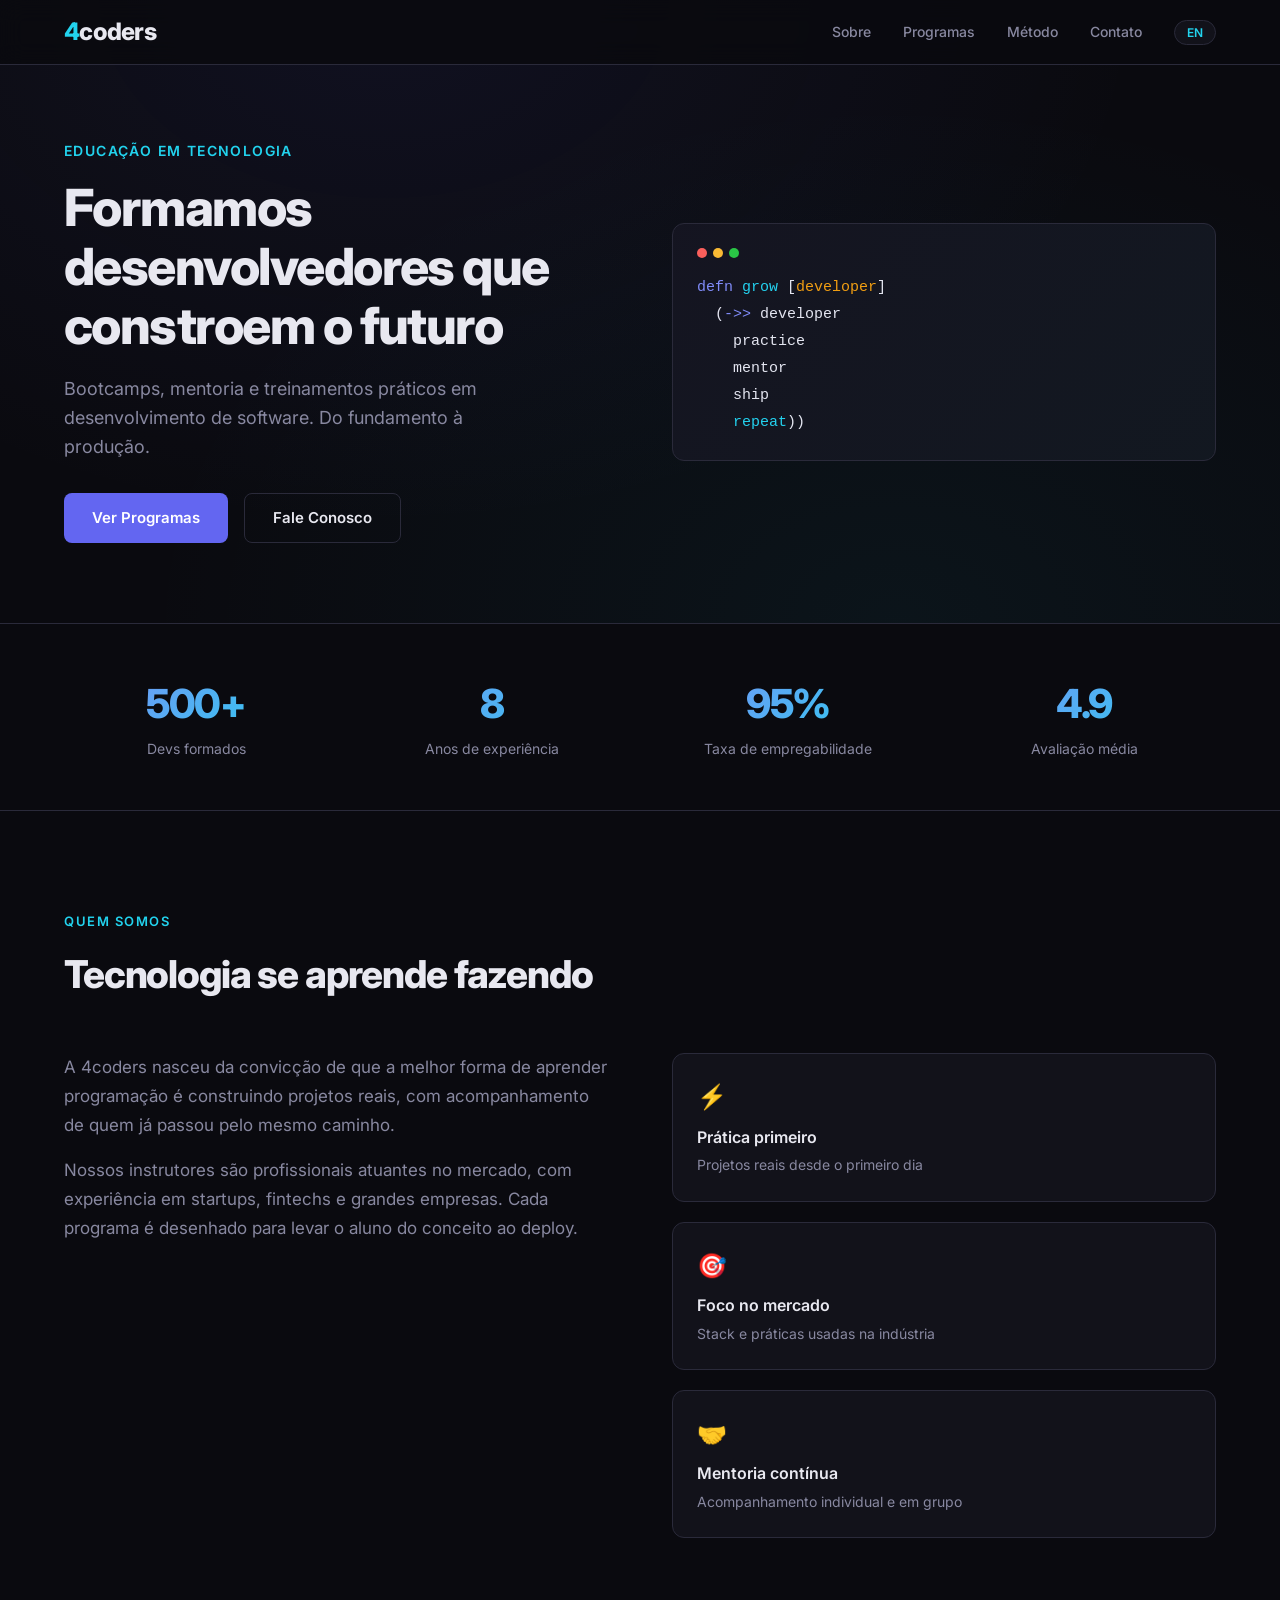
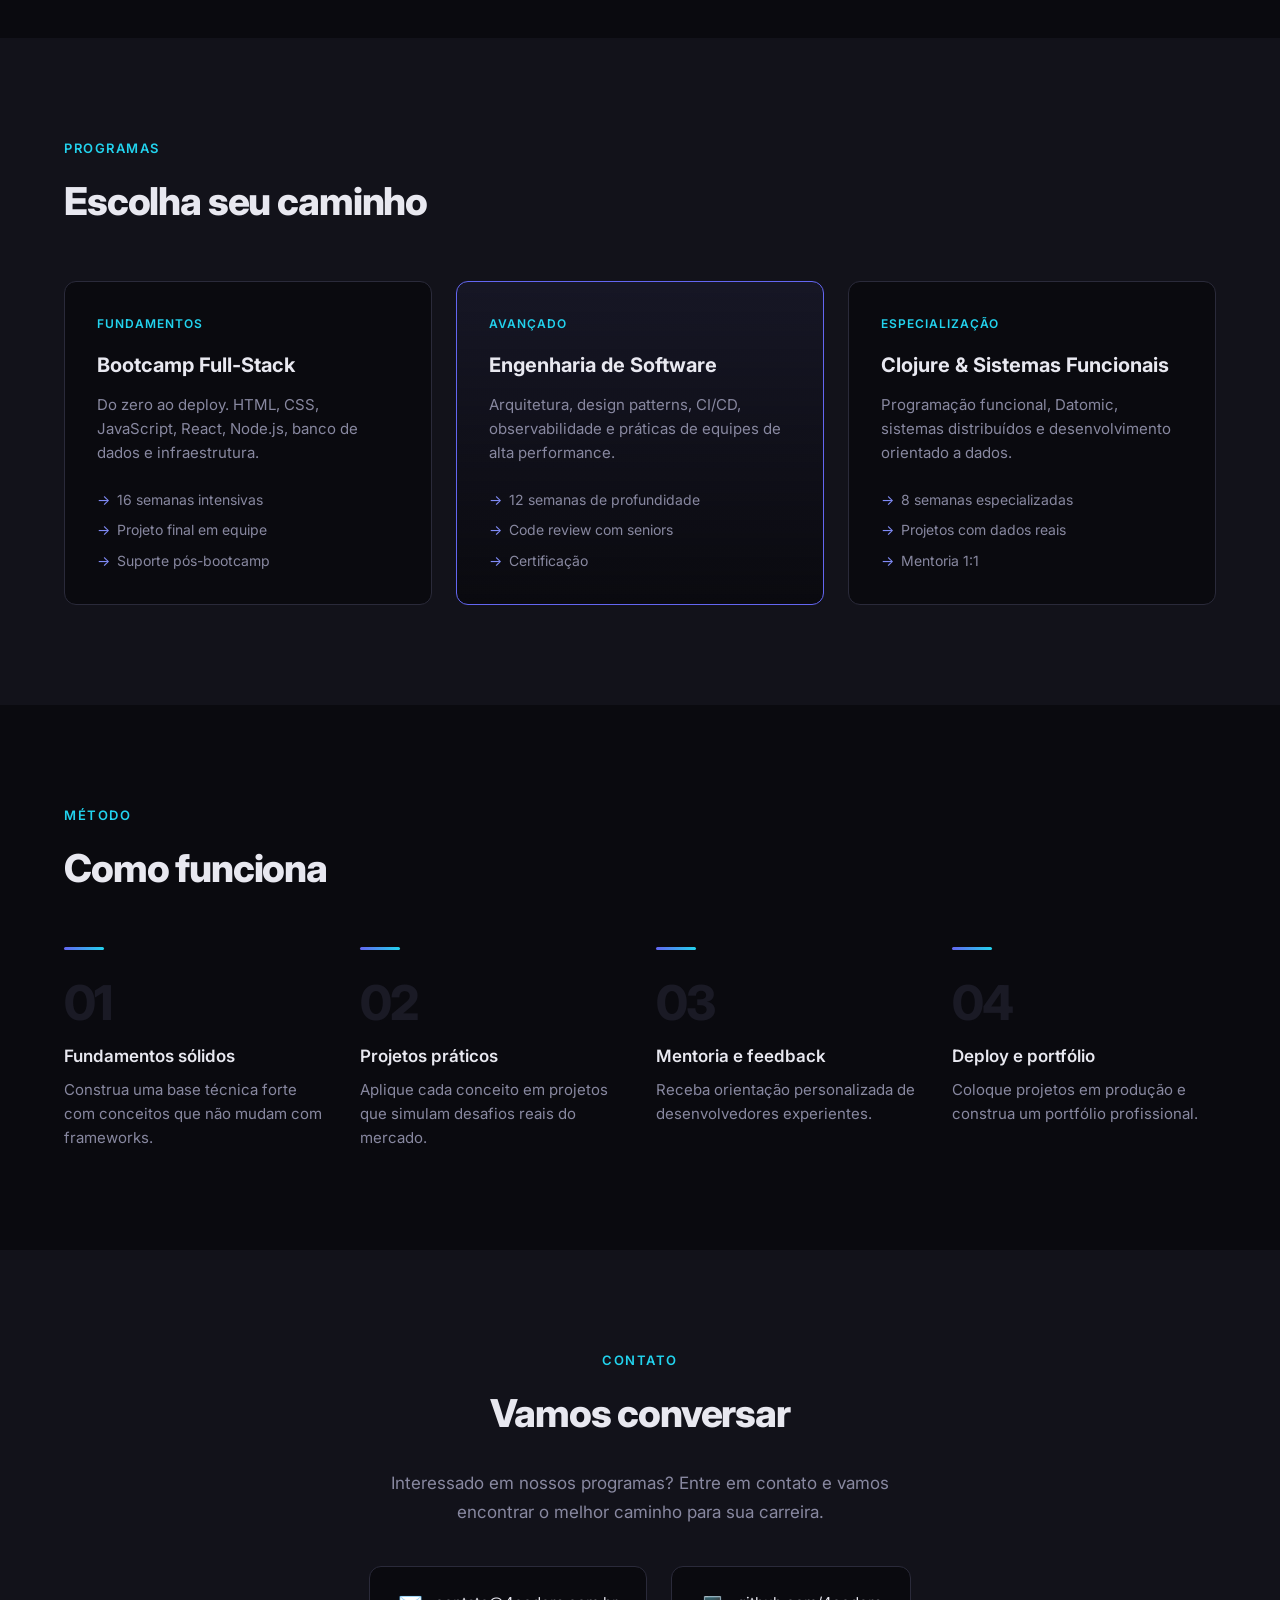
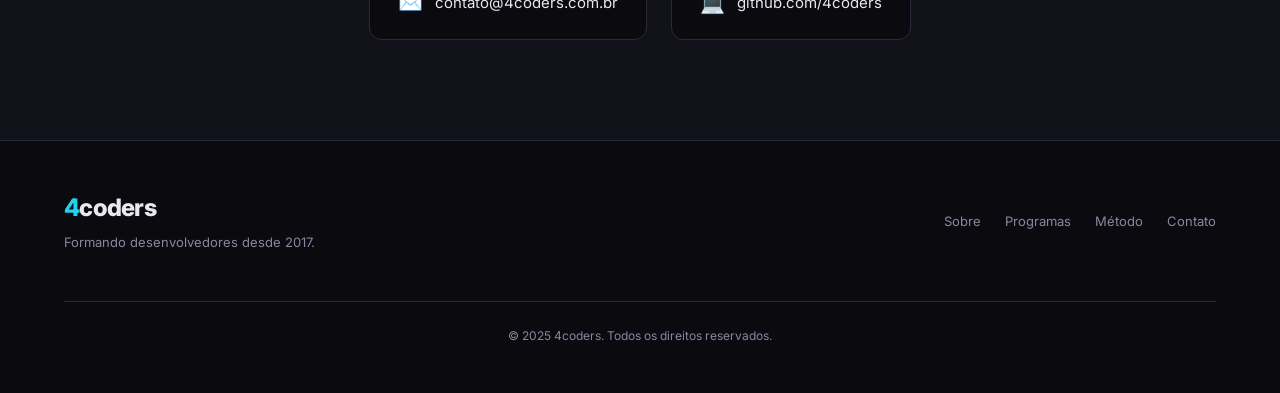
==== index.html @ 49aad736 "Initial scaffold: bilingual institutional site for 4coders.com.br" ====
<!DOCTYPE html>
<html lang="pt-BR">
<head>
  <meta charset="UTF-8">
  <meta name="viewport" content="width=device-width, initial-scale=1.0">
  <title>4coders — Educação em Tecnologia</title>
  <meta name="description" content="Formação prática em desenvolvimento de software. Training, bootcamps e mentoria para desenvolvedores.">
  <link rel="stylesheet" href="css/style.css">
  <link rel="preconnect" href="https://fonts.googleapis.com">
  <link rel="preconnect" href="https://fonts.gstatic.com" crossorigin>
  <link href="https://fonts.googleapis.com/css2?family=Inter:wght@400;500;600;700;800&display=swap" rel="stylesheet">
  <link rel="icon" type="image/svg+xml" href="img/favicon.svg">
</head>
<body>

  <!-- Navigation -->
  <nav class="nav" id="nav">
    <div class="container nav__inner">
      <a href="#" class="nav__logo">
        <span class="logo-4">4</span><span class="logo-coders">coders</span>
      </a>
      <div class="nav__links" id="navLinks">
        <a href="#about" data-pt="Sobre" data-en="About">Sobre</a>
        <a href="#programs" data-pt="Programas" data-en="Programs">Programas</a>
        <a href="#method" data-pt="Método" data-en="Method">Método</a>
        <a href="#contact" data-pt="Contato" data-en="Contact">Contato</a>
        <button class="lang-toggle" id="langToggle" aria-label="Toggle language">EN</button>
      </div>
      <button class="nav__hamburger" id="hamburger" aria-label="Menu">
        <span></span><span></span><span></span>
      </button>
    </div>
  </nav>

  <!-- Hero -->
  <header class="hero">
    <div class="container hero__inner">
      <div class="hero__content">
        <p class="hero__tag" data-pt="Educação em Tecnologia" data-en="Tech Education">Educação em Tecnologia</p>
        <h1 class="hero__title" data-pt="Formamos desenvolvedores que constroem o futuro" data-en="We train developers who build the future">Formamos desenvolvedores que constroem o futuro</h1>
        <p class="hero__desc" data-pt="Bootcamps, mentoria e treinamentos práticos em desenvolvimento de software. Do fundamento à produção." data-en="Bootcamps, mentoring, and hands-on training in software development. From fundamentals to production.">Bootcamps, mentoria e treinamentos práticos em desenvolvimento de software. Do fundamento à produção.</p>
        <div class="hero__actions">
          <a href="#programs" class="btn btn--primary" data-pt="Ver Programas" data-en="View Programs">Ver Programas</a>
          <a href="#contact" class="btn btn--outline" data-pt="Fale Conosco" data-en="Contact Us">Fale Conosco</a>
        </div>
      </div>
      <div class="hero__visual">
        <div class="code-block">
          <div class="code-block__dots"><span></span><span></span><span></span></div>
          <pre><code><span class="kw">defn</span> <span class="fn">grow</span> [<span class="arg">developer</span>]
  (<span class="kw">->></span> developer
    practice
    mentor
    ship
    <span class="fn">repeat</span>))</code></pre>
        </div>
      </div>
    </div>
  </header>

  <!-- Stats -->
  <section class="stats">
    <div class="container stats__grid">
      <div class="stat">
        <span class="stat__number">500+</span>
        <span class="stat__label" data-pt="Devs formados" data-en="Devs trained">Devs formados</span>
      </div>
      <div class="stat">
        <span class="stat__number">8</span>
        <span class="stat__label" data-pt="Anos de experiência" data-en="Years of experience">Anos de experiência</span>
      </div>
      <div class="stat">
        <span class="stat__number">95%</span>
        <span class="stat__label" data-pt="Taxa de empregabilidade" data-en="Employment rate">Taxa de empregabilidade</span>
      </div>
      <div class="stat">
        <span class="stat__number">4.9</span>
        <span class="stat__label" data-pt="Avaliação média" data-en="Average rating">Avaliação média</span>
      </div>
    </div>
  </section>

  <!-- About -->
  <section class="about" id="about">
    <div class="container about__inner">
      <div class="section-tag" data-pt="Quem somos" data-en="About us">Quem somos</div>
      <h2 class="section-title" data-pt="Tecnologia se aprende fazendo" data-en="Technology is learned by doing">Tecnologia se aprende fazendo</h2>
      <div class="about__grid">
        <div class="about__text">
          <p data-pt="A 4coders nasceu da convicção de que a melhor forma de aprender programação é construindo projetos reais, com acompanhamento de quem já passou pelo mesmo caminho." data-en="4coders was born from the conviction that the best way to learn programming is by building real projects, guided by those who have walked the same path.">A 4coders nasceu da convicção de que a melhor forma de aprender programação é construindo projetos reais, com acompanhamento de quem já passou pelo mesmo caminho.</p>
          <p data-pt="Nossos instrutores são profissionais atuantes no mercado, com experiência em startups, fintechs e grandes empresas. Cada programa é desenhado para levar o aluno do conceito ao deploy." data-en="Our instructors are active professionals with experience in startups, fintechs, and major companies. Each program is designed to take students from concept to deployment.">Nossos instrutores são profissionais atuantes no mercado, com experiência em startups, fintechs e grandes empresas. Cada programa é desenhado para levar o aluno do conceito ao deploy.</p>
        </div>
        <div class="about__values">
          <div class="value-card">
            <div class="value-card__icon">⚡</div>
            <h3 data-pt="Prática primeiro" data-en="Practice first">Prática primeiro</h3>
            <p data-pt="Projetos reais desde o primeiro dia" data-en="Real projects from day one">Projetos reais desde o primeiro dia</p>
          </div>
          <div class="value-card">
            <div class="value-card__icon">🎯</div>
            <h3 data-pt="Foco no mercado" data-en="Market focused">Foco no mercado</h3>
            <p data-pt="Stack e práticas usadas na indústria" data-en="Industry-standard stack and practices">Stack e práticas usadas na indústria</p>
          </div>
          <div class="value-card">
            <div class="value-card__icon">🤝</div>
            <h3 data-pt="Mentoria contínua" data-en="Ongoing mentoring">Mentoria contínua</h3>
            <p data-pt="Acompanhamento individual e em grupo" data-en="Individual and group guidance">Acompanhamento individual e em grupo</p>
          </div>
        </div>
      </div>
    </div>
  </section>

  <!-- Programs -->
  <section class="programs" id="programs">
    <div class="container">
      <div class="section-tag" data-pt="Programas" data-en="Programs">Programas</div>
      <h2 class="section-title" data-pt="Escolha seu caminho" data-en="Choose your path">Escolha seu caminho</h2>
      <div class="programs__grid">
        <div class="program-card">
          <div class="program-card__badge" data-pt="Fundamentos" data-en="Fundamentals">Fundamentos</div>
          <h3 class="program-card__title" data-pt="Bootcamp Full-Stack" data-en="Full-Stack Bootcamp">Bootcamp Full-Stack</h3>
          <p class="program-card__desc" data-pt="Do zero ao deploy. HTML, CSS, JavaScript, React, Node.js, banco de dados e infraestrutura." data-en="From zero to deploy. HTML, CSS, JavaScript, React, Node.js, databases, and infrastructure.">Do zero ao deploy. HTML, CSS, JavaScript, React, Node.js, banco de dados e infraestrutura.</p>
          <ul class="program-card__features">
            <li data-pt="16 semanas intensivas" data-en="16 intensive weeks">16 semanas intensivas</li>
            <li data-pt="Projeto final em equipe" data-en="Team capstone project">Projeto final em equipe</li>
            <li data-pt="Suporte pós-bootcamp" data-en="Post-bootcamp support">Suporte pós-bootcamp</li>
          </ul>
        </div>
        <div class="program-card program-card--featured">
          <div class="program-card__badge" data-pt="Avançado" data-en="Advanced">Avançado</div>
          <h3 class="program-card__title" data-pt="Engenharia de Software" data-en="Software Engineering">Engenharia de Software</h3>
          <p class="program-card__desc" data-pt="Arquitetura, design patterns, CI/CD, observabilidade e práticas de equipes de alta performance." data-en="Architecture, design patterns, CI/CD, observability, and high-performance team practices.">Arquitetura, design patterns, CI/CD, observabilidade e práticas de equipes de alta performance.</p>
          <ul class="program-card__features">
            <li data-pt="12 semanas de profundidade" data-en="12 weeks of depth">12 semanas de profundidade</li>
            <li data-pt="Code review com seniors" data-en="Code review with seniors">Code review com seniors</li>
            <li data-pt="Certificação" data-en="Certification">Certificação</li>
          </ul>
        </div>
        <div class="program-card">
          <div class="program-card__badge" data-pt="Especialização" data-en="Specialization">Especialização</div>
          <h3 class="program-card__title" data-pt="Clojure & Sistemas Funcionais" data-en="Clojure & Functional Systems">Clojure & Sistemas Funcionais</h3>
          <p class="program-card__desc" data-pt="Programação funcional, Datomic, sistemas distribuídos e desenvolvimento orientado a dados." data-en="Functional programming, Datomic, distributed systems, and data-oriented development.">Programação funcional, Datomic, sistemas distribuídos e desenvolvimento orientado a dados.</p>
          <ul class="program-card__features">
            <li data-pt="8 semanas especializadas" data-en="8 specialized weeks">8 semanas especializadas</li>
            <li data-pt="Projetos com dados reais" data-en="Projects with real data">Projetos com dados reais</li>
            <li data-pt="Mentoria 1:1" data-en="1:1 Mentoring">Mentoria 1:1</li>
          </ul>
        </div>
      </div>
    </div>
  </section>

  <!-- Method -->
  <section class="method" id="method">
    <div class="container">
      <div class="section-tag" data-pt="Método" data-en="Method">Método</div>
      <h2 class="section-title" data-pt="Como funciona" data-en="How it works">Como funciona</h2>
      <div class="method__steps">
        <div class="step">
          <div class="step__number">01</div>
          <h3 data-pt="Fundamentos sólidos" data-en="Solid fundamentals">Fundamentos sólidos</h3>
          <p data-pt="Construa uma base técnica forte com conceitos que não mudam com frameworks." data-en="Build a strong technical foundation with concepts that outlast frameworks.">Construa uma base técnica forte com conceitos que não mudam com frameworks.</p>
        </div>
        <div class="step">
          <div class="step__number">02</div>
          <h3 data-pt="Projetos práticos" data-en="Hands-on projects">Projetos práticos</h3>
          <p data-pt="Aplique cada conceito em projetos que simulam desafios reais do mercado." data-en="Apply each concept in projects that simulate real market challenges.">Aplique cada conceito em projetos que simulam desafios reais do mercado.</p>
        </div>
        <div class="step">
          <div class="step__number">03</div>
          <h3 data-pt="Mentoria e feedback" data-en="Mentoring & feedback">Mentoria e feedback</h3>
          <p data-pt="Receba orientação personalizada de desenvolvedores experientes." data-en="Receive personalized guidance from experienced developers.">Receba orientação personalizada de desenvolvedores experientes.</p>
        </div>
        <div class="step">
          <div class="step__number">04</div>
          <h3 data-pt="Deploy e portfólio" data-en="Deploy & portfolio">Deploy e portfólio</h3>
          <p data-pt="Coloque projetos em produção e construa um portfólio profissional." data-en="Ship projects to production and build a professional portfolio.">Coloque projetos em produção e construa um portfólio profissional.</p>
        </div>
      </div>
    </div>
  </section>

  <!-- Contact -->
  <section class="contact" id="contact">
    <div class="container contact__inner">
      <div class="section-tag" data-pt="Contato" data-en="Contact">Contato</div>
      <h2 class="section-title" data-pt="Vamos conversar" data-en="Let's talk">Vamos conversar</h2>
      <p class="contact__desc" data-pt="Interessado em nossos programas? Entre em contato e vamos encontrar o melhor caminho para sua carreira." data-en="Interested in our programs? Get in touch and let's find the best path for your career.">Interessado em nossos programas? Entre em contato e vamos encontrar o melhor caminho para sua carreira.</p>
      <div class="contact__grid">
        <a href="mailto:contato@4coders.com.br" class="contact-card">
          <div class="contact-card__icon">✉️</div>
          <span>contato@4coders.com.br</span>
        </a>
        <a href="https://github.com/4coders" class="contact-card" target="_blank" rel="noopener">
          <div class="contact-card__icon">💻</div>
          <span>github.com/4coders</span>
        </a>
      </div>
    </div>
  </section>

  <!-- Footer -->
  <footer class="footer">
    <div class="container footer__inner">
      <div class="footer__brand">
        <a href="#" class="nav__logo">
          <span class="logo-4">4</span><span class="logo-coders">coders</span>
        </a>
        <p data-pt="Formando desenvolvedores desde 2017." data-en="Training developers since 2017.">Formando desenvolvedores desde 2017.</p>
      </div>
      <div class="footer__links">
        <a href="#about" data-pt="Sobre" data-en="About">Sobre</a>
        <a href="#programs" data-pt="Programas" data-en="Programs">Programas</a>
        <a href="#method" data-pt="Método" data-en="Method">Método</a>
        <a href="#contact" data-pt="Contato" data-en="Contact">Contato</a>
      </div>
      <p class="footer__copy">&copy; 2025 4coders. <span data-pt="Todos os direitos reservados." data-en="All rights reserved.">Todos os direitos reservados.</span></p>
    </div>
  </footer>

  <script src="js/main.js"></script>
</body>
</html>
---- css/style.css ----
/* === Reset & Base === */
*, *::before, *::after { box-sizing: border-box; margin: 0; padding: 0; }

:root {
  --color-bg: #0a0a0f;
  --color-surface: #12121a;
  --color-surface-hover: #1a1a25;
  --color-border: #2a2a3a;
  --color-text: #e8e8f0;
  --color-text-muted: #8888a0;
  --color-primary: #6366f1;
  --color-primary-light: #818cf8;
  --color-accent: #22d3ee;
  --color-accent-dim: rgba(34, 211, 238, 0.1);
  --font: 'Inter', -apple-system, BlinkMacSystemFont, sans-serif;
  --radius: 12px;
  --radius-sm: 8px;
  --transition: 0.2s ease;
}

html { scroll-behavior: smooth; }
body {
  font-family: var(--font);
  background: var(--color-bg);
  color: var(--color-text);
  line-height: 1.6;
  -webkit-font-smoothing: antialiased;
}

a { color: inherit; text-decoration: none; }
ul { list-style: none; }
img { max-width: 100%; display: block; }

.container {
  max-width: 1200px;
  margin: 0 auto;
  padding: 0 24px;
}

/* === Navigation === */
.nav {
  position: fixed;
  top: 0;
  left: 0;
  right: 0;
  z-index: 100;
  background: rgba(10, 10, 15, 0.85);
  backdrop-filter: blur(12px);
  border-bottom: 1px solid var(--color-border);
}

.nav__inner {
  display: flex;
  align-items: center;
  justify-content: space-between;
  height: 64px;
}

.nav__logo {
  font-size: 1.5rem;
  font-weight: 800;
  letter-spacing: -0.03em;
}

.logo-4 { color: var(--color-accent); }
.logo-coders { color: var(--color-text); }

.nav__links {
  display: flex;
  align-items: center;
  gap: 32px;
}

.nav__links a {
  font-size: 0.875rem;
  font-weight: 500;
  color: var(--color-text-muted);
  transition: color var(--transition);
}

.nav__links a:hover { color: var(--color-text); }

.lang-toggle {
  background: var(--color-surface);
  border: 1px solid var(--color-border);
  color: var(--color-accent);
  padding: 4px 12px;
  border-radius: 20px;
  font-size: 0.75rem;
  font-weight: 600;
  cursor: pointer;
  transition: all var(--transition);
  font-family: var(--font);
}

.lang-toggle:hover {
  background: var(--color-accent-dim);
  border-color: var(--color-accent);
}

.nav__hamburger {
  display: none;
  flex-direction: column;
  gap: 5px;
  background: none;
  border: none;
  cursor: pointer;
  padding: 4px;
}

.nav__hamburger span {
  width: 24px;
  height: 2px;
  background: var(--color-text);
  border-radius: 2px;
  transition: all var(--transition);
}

/* === Hero === */
.hero {
  padding: 140px 0 80px;
  background: radial-gradient(ellipse at 30% 0%, rgba(99, 102, 241, 0.08) 0%, transparent 60%),
              radial-gradient(ellipse at 70% 100%, rgba(34, 211, 238, 0.05) 0%, transparent 60%);
}

.hero__inner {
  display: grid;
  grid-template-columns: 1fr 1fr;
  gap: 64px;
  align-items: center;
}

.hero__tag {
  font-size: 0.875rem;
  font-weight: 600;
  color: var(--color-accent);
  text-transform: uppercase;
  letter-spacing: 0.1em;
  margin-bottom: 16px;
}

.hero__title {
  font-size: clamp(2.25rem, 4vw, 3.5rem);
  font-weight: 800;
  line-height: 1.15;
  letter-spacing: -0.03em;
  margin-bottom: 20px;
}

.hero__desc {
  font-size: 1.125rem;
  color: var(--color-text-muted);
  margin-bottom: 32px;
  max-width: 480px;
}

.hero__actions { display: flex; gap: 16px; flex-wrap: wrap; }

.btn {
  display: inline-flex;
  align-items: center;
  padding: 12px 28px;
  border-radius: var(--radius-sm);
  font-size: 0.9375rem;
  font-weight: 600;
  transition: all var(--transition);
  font-family: var(--font);
}

.btn--primary {
  background: var(--color-primary);
  color: white;
}
.btn--primary:hover { background: var(--color-primary-light); transform: translateY(-1px); }

.btn--outline {
  border: 1px solid var(--color-border);
  color: var(--color-text);
  background: transparent;
}
.btn--outline:hover { border-color: var(--color-text-muted); background: var(--color-surface); }

/* Code block visual */
.code-block {
  background: var(--color-surface);
  border: 1px solid var(--color-border);
  border-radius: var(--radius);
  padding: 24px;
  font-family: 'SF Mono', 'Fira Code', 'Cascadia Code', monospace;
  font-size: 0.9375rem;
  line-height: 1.8;
  position: relative;
  overflow: hidden;
}

.code-block::after {
  content: '';
  position: absolute;
  inset: 0;
  background: linear-gradient(135deg, rgba(99, 102, 241, 0.03), rgba(34, 211, 238, 0.03));
  pointer-events: none;
}

.code-block__dots {
  display: flex;
  gap: 6px;
  margin-bottom: 16px;
}
.code-block__dots span {
  width: 10px;
  height: 10px;
  border-radius: 50%;
  background: var(--color-border);
}
.code-block__dots span:first-child { background: #ff5f57; }
.code-block__dots span:nth-child(2) { background: #febc2e; }
.code-block__dots span:last-child { background: #28c840; }

.code-block .kw { color: var(--color-primary-light); }
.code-block .fn { color: var(--color-accent); }
.code-block .arg { color: #f59e0b; }

/* === Stats === */
.stats {
  padding: 48px 0;
  border-top: 1px solid var(--color-border);
  border-bottom: 1px solid var(--color-border);
}

.stats__grid {
  display: grid;
  grid-template-columns: repeat(4, 1fr);
  gap: 32px;
  text-align: center;
}

.stat__number {
  display: block;
  font-size: 2.5rem;
  font-weight: 800;
  letter-spacing: -0.03em;
  background: linear-gradient(135deg, var(--color-primary-light), var(--color-accent));
  -webkit-background-clip: text;
  -webkit-text-fill-color: transparent;
  background-clip: text;
}

.stat__label {
  font-size: 0.875rem;
  color: var(--color-text-muted);
  margin-top: 4px;
}

/* === Sections Common === */
.section-tag {
  font-size: 0.8125rem;
  font-weight: 600;
  color: var(--color-accent);
  text-transform: uppercase;
  letter-spacing: 0.12em;
  margin-bottom: 12px;
}

.section-title {
  font-size: clamp(1.75rem, 3vw, 2.5rem);
  font-weight: 800;
  letter-spacing: -0.03em;
  margin-bottom: 48px;
}

/* === About === */
.about { padding: 100px 0; }

.about__grid {
  display: grid;
  grid-template-columns: 1fr 1fr;
  gap: 64px;
  align-items: start;
}

.about__text p {
  color: var(--color-text-muted);
  font-size: 1.0625rem;
  margin-bottom: 16px;
  line-height: 1.7;
}

.about__values {
  display: flex;
  flex-direction: column;
  gap: 20px;
}

.value-card {
  background: var(--color-surface);
  border: 1px solid var(--color-border);
  border-radius: var(--radius);
  padding: 24px;
  transition: all var(--transition);
}

.value-card:hover {
  border-color: var(--color-primary);
  background: var(--color-surface-hover);
}

.value-card__icon { font-size: 1.5rem; margin-bottom: 8px; }
.value-card h3 { font-size: 1rem; font-weight: 600; margin-bottom: 4px; }
.value-card p { font-size: 0.875rem; color: var(--color-text-muted); }

/* === Programs === */
.programs {
  padding: 100px 0;
  background: var(--color-surface);
}

.programs__grid {
  display: grid;
  grid-template-columns: repeat(3, 1fr);
  gap: 24px;
}

.program-card {
  background: var(--color-bg);
  border: 1px solid var(--color-border);
  border-radius: var(--radius);
  padding: 32px;
  transition: all var(--transition);
  display: flex;
  flex-direction: column;
}

.program-card:hover {
  transform: translateY(-4px);
  border-color: var(--color-primary);
  box-shadow: 0 8px 32px rgba(99, 102, 241, 0.1);
}

.program-card--featured {
  border-color: var(--color-primary);
  background: linear-gradient(180deg, rgba(99, 102, 241, 0.05), var(--color-bg));
}

.program-card__badge {
  display: inline-block;
  font-size: 0.75rem;
  font-weight: 600;
  color: var(--color-accent);
  text-transform: uppercase;
  letter-spacing: 0.08em;
  margin-bottom: 16px;
}

.program-card__title {
  font-size: 1.25rem;
  font-weight: 700;
  margin-bottom: 12px;
}

.program-card__desc {
  font-size: 0.9375rem;
  color: var(--color-text-muted);
  margin-bottom: 24px;
  line-height: 1.6;
  flex-grow: 1;
}

.program-card__features {
  display: flex;
  flex-direction: column;
  gap: 8px;
}

.program-card__features li {
  font-size: 0.875rem;
  color: var(--color-text-muted);
  padding-left: 20px;
  position: relative;
}

.program-card__features li::before {
  content: '→';
  position: absolute;
  left: 0;
  color: var(--color-primary-light);
}

/* === Method === */
.method { padding: 100px 0; }

.method__steps {
  display: grid;
  grid-template-columns: repeat(4, 1fr);
  gap: 32px;
}

.step {
  position: relative;
  padding: 32px 0 0;
}

.step::before {
  content: '';
  position: absolute;
  top: 0;
  left: 0;
  width: 40px;
  height: 3px;
  background: linear-gradient(90deg, var(--color-primary), var(--color-accent));
  border-radius: 2px;
}

.step__number {
  font-size: 3rem;
  font-weight: 800;
  color: var(--color-surface-hover);
  letter-spacing: -0.05em;
  line-height: 1;
  margin-bottom: 16px;
}

.step h3 {
  font-size: 1.0625rem;
  font-weight: 600;
  margin-bottom: 8px;
}

.step p {
  font-size: 0.9375rem;
  color: var(--color-text-muted);
  line-height: 1.6;
}

/* === Contact === */
.contact {
  padding: 100px 0;
  background: var(--color-surface);
  text-align: center;
}

.contact__desc {
  font-size: 1.0625rem;
  color: var(--color-text-muted);
  max-width: 520px;
  margin: -24px auto 40px;
  line-height: 1.7;
}

.contact__grid {
  display: flex;
  justify-content: center;
  gap: 24px;
  flex-wrap: wrap;
}

.contact-card {
  display: flex;
  align-items: center;
  gap: 12px;
  background: var(--color-bg);
  border: 1px solid var(--color-border);
  border-radius: var(--radius);
  padding: 20px 28px;
  transition: all var(--transition);
  font-size: 0.9375rem;
}

.contact-card:hover {
  border-color: var(--color-primary);
  transform: translateY(-2px);
}

.contact-card__icon { font-size: 1.25rem; }

/* === Footer === */
.footer {
  padding: 48px 0;
  border-top: 1px solid var(--color-border);
}

.footer__inner {
  display: flex;
  align-items: center;
  justify-content: space-between;
  flex-wrap: wrap;
  gap: 24px;
}

.footer__brand p {
  font-size: 0.8125rem;
  color: var(--color-text-muted);
  margin-top: 4px;
}

.footer__links {
  display: flex;
  gap: 24px;
}

.footer__links a {
  font-size: 0.8125rem;
  color: var(--color-text-muted);
  transition: color var(--transition);
}

.footer__links a:hover { color: var(--color-text); }

.footer__copy {
  font-size: 0.75rem;
  color: var(--color-text-muted);
  width: 100%;
  text-align: center;
  margin-top: 24px;
  padding-top: 24px;
  border-top: 1px solid var(--color-border);
}

/* === Responsive === */
@media (max-width: 900px) {
  .hero__inner { grid-template-columns: 1fr; gap: 40px; }
  .hero__visual { order: -1; }
  .about__grid { grid-template-columns: 1fr; gap: 40px; }
  .programs__grid { grid-template-columns: 1fr; }
  .method__steps { grid-template-columns: repeat(2, 1fr); }
  .stats__grid { grid-template-columns: repeat(2, 1fr); }
}

@media (max-width: 640px) {
  .nav__links { 
    display: none;
    position: fixed;
    top: 64px;
    left: 0;
    right: 0;
    background: var(--color-bg);
    border-bottom: 1px solid var(--color-border);
    flex-direction: column;
    padding: 24px;
    gap: 20px;
  }
  .nav__links.active { display: flex; }
  .nav__hamburger { display: flex; }
  .method__steps { grid-template-columns: 1fr; }
  .stats__grid { grid-template-columns: 1fr 1fr; gap: 24px; }
  .hero { padding: 100px 0 60px; }
  .about, .programs, .method, .contact { padding: 64px 0; }
  .footer__inner { flex-direction: column; text-align: center; }
  .footer__links { justify-content: center; }
}
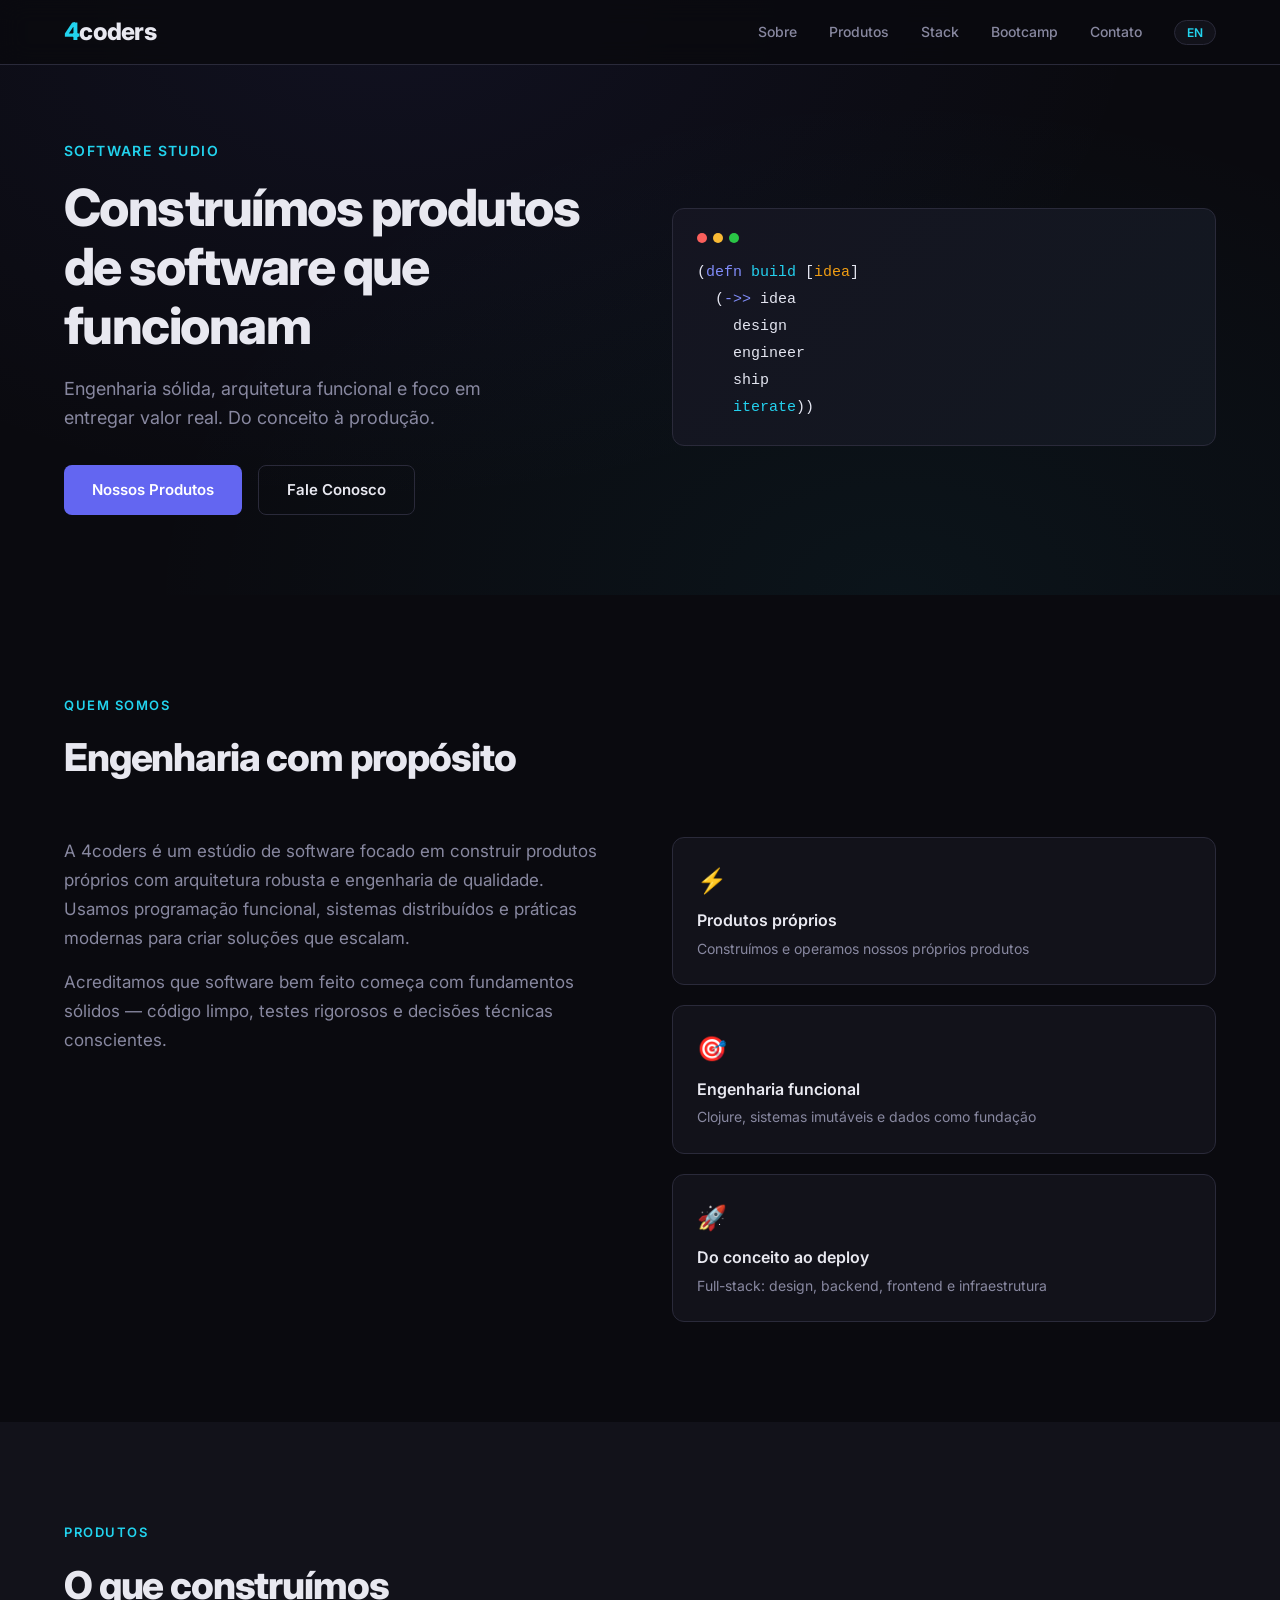
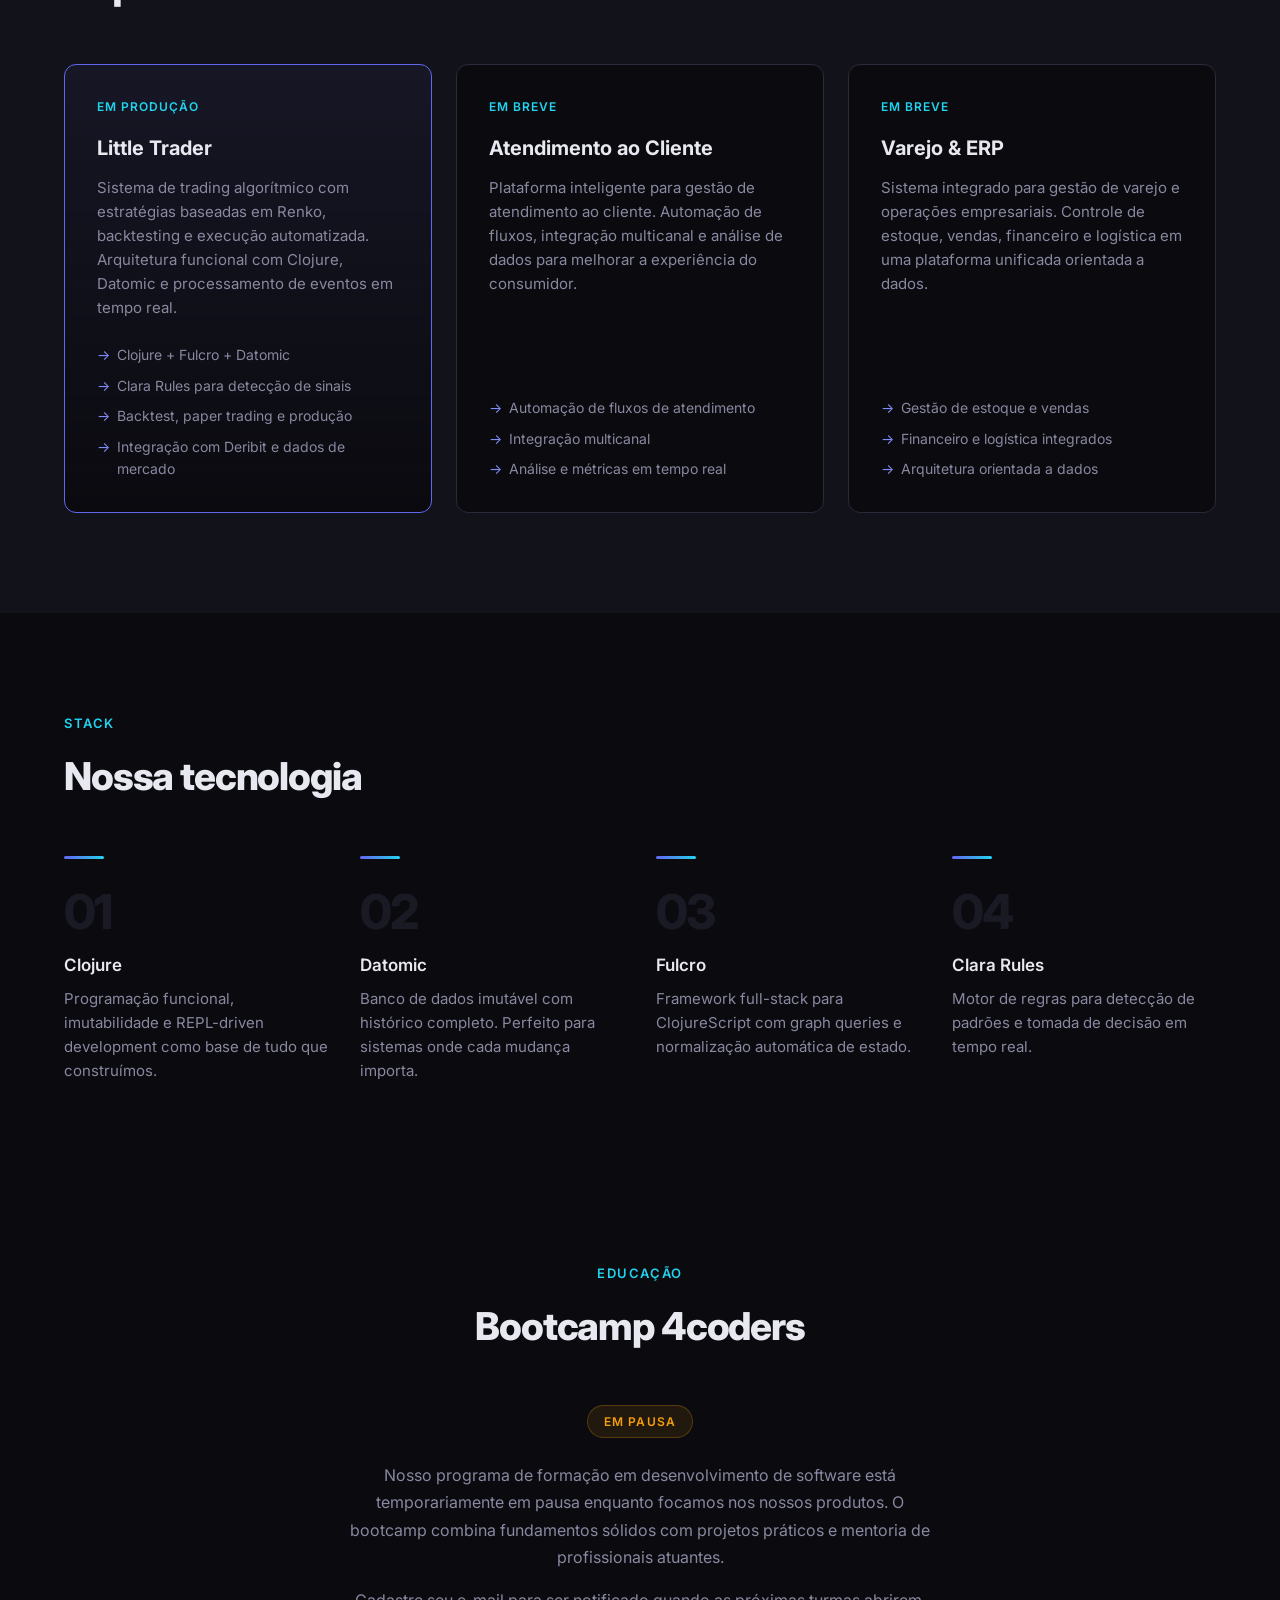
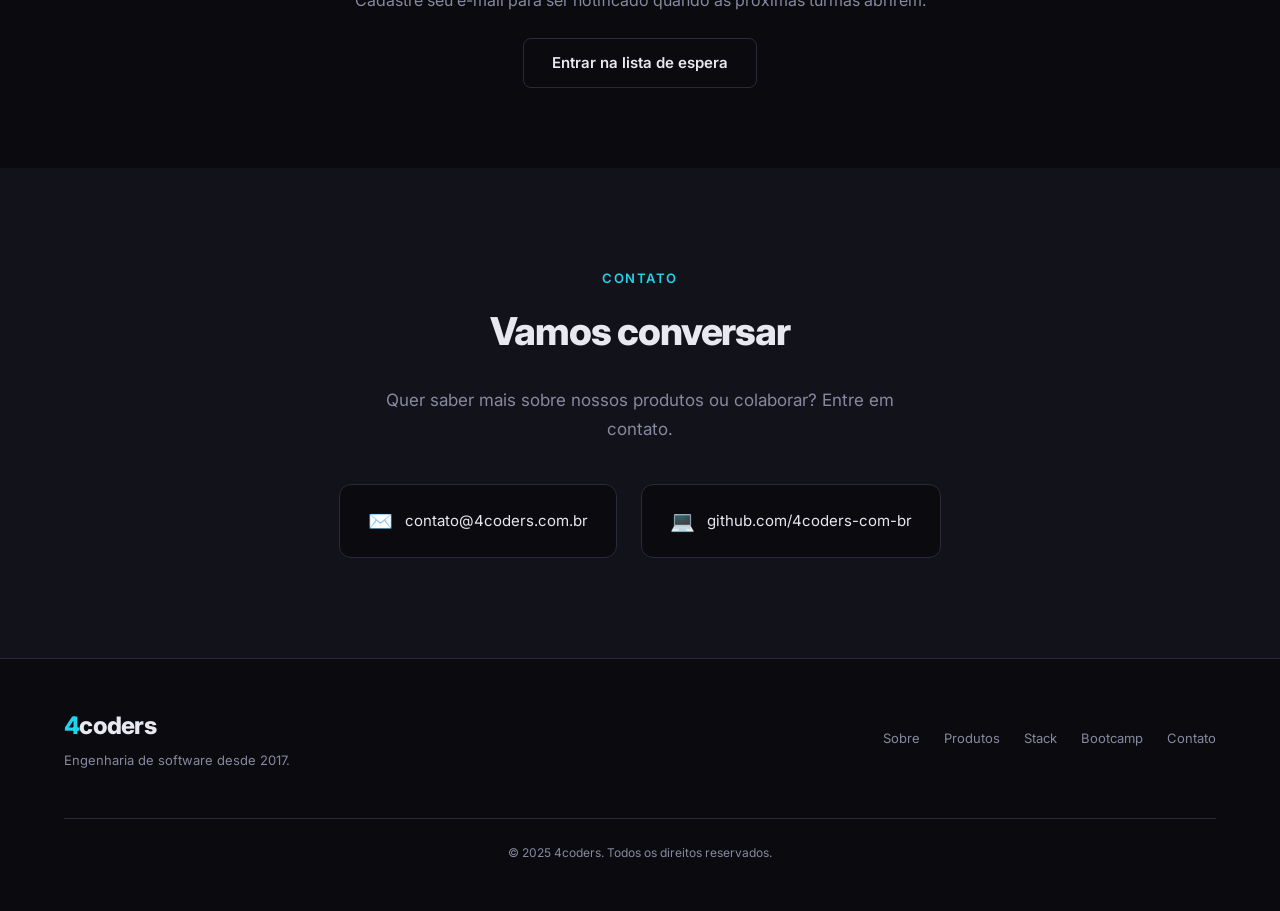
==== commit 35aea585: "Refocus site: products (Little Trader, Customer Service, Retail/ERP), bootcamp on pause, remove fake" ====
--- a/index.html
+++ b/index.html
@@ -3,8 +3,8 @@
 <head>
   <meta charset="UTF-8">
   <meta name="viewport" content="width=device-width, initial-scale=1.0">
-  <title>4coders — Educação em Tecnologia</title>
-  <meta name="description" content="Formação prática em desenvolvimento de software. Training, bootcamps e mentoria para desenvolvedores.">
+  <title>4coders — Software Studio</title>
+  <meta name="description" content="Construímos produtos de software com engenharia de qualidade. We build software products with quality engineering.">
   <link rel="stylesheet" href="css/style.css">
   <link rel="preconnect" href="https://fonts.googleapis.com">
   <link rel="preconnect" href="https://fonts.gstatic.com" crossorigin>
@@ -21,8 +21,9 @@
       </a>
       <div class="nav__links" id="navLinks">
         <a href="#about" data-pt="Sobre" data-en="About">Sobre</a>
-        <a href="#programs" data-pt="Programas" data-en="Programs">Programas</a>
-        <a href="#method" data-pt="Método" data-en="Method">Método</a>
+        <a href="#products" data-pt="Produtos" data-en="Products">Produtos</a>
+        <a href="#stack" data-pt="Stack" data-en="Stack">Stack</a>
+        <a href="#bootcamp" data-pt="Bootcamp" data-en="Bootcamp">Bootcamp</a>
         <a href="#contact" data-pt="Contato" data-en="Contact">Contato</a>
         <button class="lang-toggle" id="langToggle" aria-label="Toggle language">EN</button>
       </div>
@@ -36,147 +37,140 @@
   <header class="hero">
     <div class="container hero__inner">
       <div class="hero__content">
-        <p class="hero__tag" data-pt="Educação em Tecnologia" data-en="Tech Education">Educação em Tecnologia</p>
-        <h1 class="hero__title" data-pt="Formamos desenvolvedores que constroem o futuro" data-en="We train developers who build the future">Formamos desenvolvedores que constroem o futuro</h1>
-        <p class="hero__desc" data-pt="Bootcamps, mentoria e treinamentos práticos em desenvolvimento de software. Do fundamento à produção." data-en="Bootcamps, mentoring, and hands-on training in software development. From fundamentals to production.">Bootcamps, mentoria e treinamentos práticos em desenvolvimento de software. Do fundamento à produção.</p>
+        <p class="hero__tag" data-pt="Software Studio" data-en="Software Studio">Software Studio</p>
+        <h1 class="hero__title" data-pt="Construímos produtos de software que funcionam" data-en="We build software products that work">Construímos produtos de software que funcionam</h1>
+        <p class="hero__desc" data-pt="Engenharia sólida, arquitetura funcional e foco em entregar valor real. Do conceito à produção." data-en="Solid engineering, functional architecture, and focus on delivering real value. From concept to production.">Engenharia sólida, arquitetura funcional e foco em entregar valor real. Do conceito à produção.</p>
         <div class="hero__actions">
-          <a href="#programs" class="btn btn--primary" data-pt="Ver Programas" data-en="View Programs">Ver Programas</a>
+          <a href="#products" class="btn btn--primary" data-pt="Nossos Produtos" data-en="Our Products">Nossos Produtos</a>
           <a href="#contact" class="btn btn--outline" data-pt="Fale Conosco" data-en="Contact Us">Fale Conosco</a>
         </div>
       </div>
       <div class="hero__visual">
         <div class="code-block">
           <div class="code-block__dots"><span></span><span></span><span></span></div>
-          <pre><code><span class="kw">defn</span> <span class="fn">grow</span> [<span class="arg">developer</span>]
-  (<span class="kw">->></span> developer
-    practice
-    mentor
+          <pre><code>(<span class="kw">defn</span> <span class="fn">build</span> [<span class="arg">idea</span>]
+  (<span class="kw">->></span> idea
+    design
+    engineer
     ship
-    <span class="fn">repeat</span>))</code></pre>
+    <span class="fn">iterate</span>))</code></pre>
         </div>
       </div>
     </div>
   </header>
-
-  <!-- Stats -->
-  <section class="stats">
-    <div class="container stats__grid">
-      <div class="stat">
-        <span class="stat__number">500+</span>
-        <span class="stat__label" data-pt="Devs formados" data-en="Devs trained">Devs formados</span>
-      </div>
-      <div class="stat">
-        <span class="stat__number">8</span>
-        <span class="stat__label" data-pt="Anos de experiência" data-en="Years of experience">Anos de experiência</span>
-      </div>
-      <div class="stat">
-        <span class="stat__number">95%</span>
-        <span class="stat__label" data-pt="Taxa de empregabilidade" data-en="Employment rate">Taxa de empregabilidade</span>
-      </div>
-      <div class="stat">
-        <span class="stat__number">4.9</span>
-        <span class="stat__label" data-pt="Avaliação média" data-en="Average rating">Avaliação média</span>
-      </div>
-    </div>
-  </section>
 
   <!-- About -->
   <section class="about" id="about">
     <div class="container about__inner">
       <div class="section-tag" data-pt="Quem somos" data-en="About us">Quem somos</div>
-      <h2 class="section-title" data-pt="Tecnologia se aprende fazendo" data-en="Technology is learned by doing">Tecnologia se aprende fazendo</h2>
+      <h2 class="section-title" data-pt="Engenharia com propósito" data-en="Engineering with purpose">Engenharia com propósito</h2>
       <div class="about__grid">
         <div class="about__text">
-          <p data-pt="A 4coders nasceu da convicção de que a melhor forma de aprender programação é construindo projetos reais, com acompanhamento de quem já passou pelo mesmo caminho." data-en="4coders was born from the conviction that the best way to learn programming is by building real projects, guided by those who have walked the same path.">A 4coders nasceu da convicção de que a melhor forma de aprender programação é construindo projetos reais, com acompanhamento de quem já passou pelo mesmo caminho.</p>
-          <p data-pt="Nossos instrutores são profissionais atuantes no mercado, com experiência em startups, fintechs e grandes empresas. Cada programa é desenhado para levar o aluno do conceito ao deploy." data-en="Our instructors are active professionals with experience in startups, fintechs, and major companies. Each program is designed to take students from concept to deployment.">Nossos instrutores são profissionais atuantes no mercado, com experiência em startups, fintechs e grandes empresas. Cada programa é desenhado para levar o aluno do conceito ao deploy.</p>
+          <p data-pt="A 4coders é um estúdio de software focado em construir produtos próprios com arquitetura robusta e engenharia de qualidade. Usamos programação funcional, sistemas distribuídos e práticas modernas para criar soluções que escalam." data-en="4coders is a software studio focused on building our own products with robust architecture and quality engineering. We use functional programming, distributed systems, and modern practices to create solutions that scale.">A 4coders é um estúdio de software focado em construir produtos próprios com arquitetura robusta e engenharia de qualidade. Usamos programação funcional, sistemas distribuídos e práticas modernas para criar soluções que escalam.</p>
+          <p data-pt="Acreditamos que software bem feito começa com fundamentos sólidos — código limpo, testes rigorosos e decisões técnicas conscientes." data-en="We believe great software starts with solid fundamentals — clean code, rigorous testing, and conscious technical decisions.">Acreditamos que software bem feito começa com fundamentos sólidos — código limpo, testes rigorosos e decisões técnicas conscientes.</p>
         </div>
         <div class="about__values">
           <div class="value-card">
             <div class="value-card__icon">⚡</div>
-            <h3 data-pt="Prática primeiro" data-en="Practice first">Prática primeiro</h3>
-            <p data-pt="Projetos reais desde o primeiro dia" data-en="Real projects from day one">Projetos reais desde o primeiro dia</p>
+            <h3 data-pt="Produtos próprios" data-en="Own products">Produtos próprios</h3>
+            <p data-pt="Construímos e operamos nossos próprios produtos" data-en="We build and operate our own products">Construímos e operamos nossos próprios produtos</p>
           </div>
           <div class="value-card">
             <div class="value-card__icon">🎯</div>
-            <h3 data-pt="Foco no mercado" data-en="Market focused">Foco no mercado</h3>
-            <p data-pt="Stack e práticas usadas na indústria" data-en="Industry-standard stack and practices">Stack e práticas usadas na indústria</p>
+            <h3 data-pt="Engenharia funcional" data-en="Functional engineering">Engenharia funcional</h3>
+            <p data-pt="Clojure, sistemas imutáveis e dados como fundação" data-en="Clojure, immutable systems, and data as foundation">Clojure, sistemas imutáveis e dados como fundação</p>
           </div>
           <div class="value-card">
-            <div class="value-card__icon">🤝</div>
-            <h3 data-pt="Mentoria contínua" data-en="Ongoing mentoring">Mentoria contínua</h3>
-            <p data-pt="Acompanhamento individual e em grupo" data-en="Individual and group guidance">Acompanhamento individual e em grupo</p>
+            <div class="value-card__icon">🚀</div>
+            <h3 data-pt="Do conceito ao deploy" data-en="From concept to deploy">Do conceito ao deploy</h3>
+            <p data-pt="Full-stack: design, backend, frontend e infraestrutura" data-en="Full-stack: design, backend, frontend, and infrastructure">Full-stack: design, backend, frontend e infraestrutura</p>
           </div>
         </div>
       </div>
     </div>
   </section>
 
-  <!-- Programs -->
-  <section class="programs" id="programs">
+  <!-- Products -->
+  <section class="programs" id="products">
     <div class="container">
-      <div class="section-tag" data-pt="Programas" data-en="Programs">Programas</div>
-      <h2 class="section-title" data-pt="Escolha seu caminho" data-en="Choose your path">Escolha seu caminho</h2>
+      <div class="section-tag" data-pt="Produtos" data-en="Products">Produtos</div>
+      <h2 class="section-title" data-pt="O que construímos" data-en="What we build">O que construímos</h2>
       <div class="programs__grid">
+        <div class="program-card program-card--featured">
+          <div class="program-card__badge" data-pt="Em Produção" data-en="In Production">Em Produção</div>
+          <h3 class="program-card__title">Little Trader</h3>
+          <p class="program-card__desc" data-pt="Sistema de trading algorítmico com estratégias baseadas em Renko, backtesting e execução automatizada. Arquitetura funcional com Clojure, Datomic e processamento de eventos em tempo real." data-en="Algorithmic trading system with Renko-based strategies, backtesting, and automated execution. Functional architecture with Clojure, Datomic, and real-time event processing.">Sistema de trading algorítmico com estratégias baseadas em Renko, backtesting e execução automatizada. Arquitetura funcional com Clojure, Datomic e processamento de eventos em tempo real.</p>
+          <ul class="program-card__features">
+            <li data-pt="Clojure + Fulcro + Datomic" data-en="Clojure + Fulcro + Datomic">Clojure + Fulcro + Datomic</li>
+            <li data-pt="Clara Rules para detecção de sinais" data-en="Clara Rules for signal detection">Clara Rules para detecção de sinais</li>
+            <li data-pt="Backtest, paper trading e produção" data-en="Backtest, paper trading, and production">Backtest, paper trading e produção</li>
+            <li data-pt="Integração com Deribit e dados de mercado" data-en="Deribit integration and market data">Integração com Deribit e dados de mercado</li>
+          </ul>
+        </div>
         <div class="program-card">
-          <div class="program-card__badge" data-pt="Fundamentos" data-en="Fundamentals">Fundamentos</div>
-          <h3 class="program-card__title" data-pt="Bootcamp Full-Stack" data-en="Full-Stack Bootcamp">Bootcamp Full-Stack</h3>
-          <p class="program-card__desc" data-pt="Do zero ao deploy. HTML, CSS, JavaScript, React, Node.js, banco de dados e infraestrutura." data-en="From zero to deploy. HTML, CSS, JavaScript, React, Node.js, databases, and infrastructure.">Do zero ao deploy. HTML, CSS, JavaScript, React, Node.js, banco de dados e infraestrutura.</p>
+          <div class="program-card__badge" data-pt="Em Breve" data-en="Coming Soon">Em Breve</div>
+          <h3 class="program-card__title" data-pt="Atendimento ao Cliente" data-en="Customer Service">Atendimento ao Cliente</h3>
+          <p class="program-card__desc" data-pt="Plataforma inteligente para gestão de atendimento ao cliente. Automação de fluxos, integração multicanal e análise de dados para melhorar a experiência do consumidor." data-en="Intelligent customer service management platform. Workflow automation, multichannel integration, and data analytics to improve the consumer experience.">Plataforma inteligente para gestão de atendimento ao cliente. Automação de fluxos, integração multicanal e análise de dados para melhorar a experiência do consumidor.</p>
           <ul class="program-card__features">
-            <li data-pt="16 semanas intensivas" data-en="16 intensive weeks">16 semanas intensivas</li>
-            <li data-pt="Projeto final em equipe" data-en="Team capstone project">Projeto final em equipe</li>
-            <li data-pt="Suporte pós-bootcamp" data-en="Post-bootcamp support">Suporte pós-bootcamp</li>
+            <li data-pt="Automação de fluxos de atendimento" data-en="Service workflow automation">Automação de fluxos de atendimento</li>
+            <li data-pt="Integração multicanal" data-en="Multichannel integration">Integração multicanal</li>
+            <li data-pt="Análise e métricas em tempo real" data-en="Real-time analytics and metrics">Análise e métricas em tempo real</li>
           </ul>
         </div>
-        <div class="program-card program-card--featured">
-          <div class="program-card__badge" data-pt="Avançado" data-en="Advanced">Avançado</div>
-          <h3 class="program-card__title" data-pt="Engenharia de Software" data-en="Software Engineering">Engenharia de Software</h3>
-          <p class="program-card__desc" data-pt="Arquitetura, design patterns, CI/CD, observabilidade e práticas de equipes de alta performance." data-en="Architecture, design patterns, CI/CD, observability, and high-performance team practices.">Arquitetura, design patterns, CI/CD, observabilidade e práticas de equipes de alta performance.</p>
+        <div class="program-card">
+          <div class="program-card__badge" data-pt="Em Breve" data-en="Coming Soon">Em Breve</div>
+          <h3 class="program-card__title" data-pt="Varejo & ERP" data-en="Retail & ERP">Varejo & ERP</h3>
+          <p class="program-card__desc" data-pt="Sistema integrado para gestão de varejo e operações empresariais. Controle de estoque, vendas, financeiro e logística em uma plataforma unificada orientada a dados." data-en="Integrated system for retail management and business operations. Inventory control, sales, finance, and logistics in a unified data-oriented platform.">Sistema integrado para gestão de varejo e operações empresariais. Controle de estoque, vendas, financeiro e logística em uma plataforma unificada orientada a dados.</p>
           <ul class="program-card__features">
-            <li data-pt="12 semanas de profundidade" data-en="12 weeks of depth">12 semanas de profundidade</li>
-            <li data-pt="Code review com seniors" data-en="Code review with seniors">Code review com seniors</li>
-            <li data-pt="Certificação" data-en="Certification">Certificação</li>
+            <li data-pt="Gestão de estoque e vendas" data-en="Inventory and sales management">Gestão de estoque e vendas</li>
+            <li data-pt="Financeiro e logística integrados" data-en="Integrated finance and logistics">Financeiro e logística integrados</li>
+            <li data-pt="Arquitetura orientada a dados" data-en="Data-oriented architecture">Arquitetura orientada a dados</li>
           </ul>
         </div>
-        <div class="program-card">
-          <div class="program-card__badge" data-pt="Especialização" data-en="Specialization">Especialização</div>
-          <h3 class="program-card__title" data-pt="Clojure & Sistemas Funcionais" data-en="Clojure & Functional Systems">Clojure & Sistemas Funcionais</h3>
-          <p class="program-card__desc" data-pt="Programação funcional, Datomic, sistemas distribuídos e desenvolvimento orientado a dados." data-en="Functional programming, Datomic, distributed systems, and data-oriented development.">Programação funcional, Datomic, sistemas distribuídos e desenvolvimento orientado a dados.</p>
-          <ul class="program-card__features">
-            <li data-pt="8 semanas especializadas" data-en="8 specialized weeks">8 semanas especializadas</li>
-            <li data-pt="Projetos com dados reais" data-en="Projects with real data">Projetos com dados reais</li>
-            <li data-pt="Mentoria 1:1" data-en="1:1 Mentoring">Mentoria 1:1</li>
-          </ul>
-        </div>
-      </div>
-    </div>
-  </section>
-
-  <!-- Method -->
-  <section class="method" id="method">
+      </div>
+    </div>
+  </section>
+
+  <!-- Stack -->
+  <section class="method" id="stack">
     <div class="container">
-      <div class="section-tag" data-pt="Método" data-en="Method">Método</div>
-      <h2 class="section-title" data-pt="Como funciona" data-en="How it works">Como funciona</h2>
+      <div class="section-tag" data-pt="Stack" data-en="Stack">Stack</div>
+      <h2 class="section-title" data-pt="Nossa tecnologia" data-en="Our technology">Nossa tecnologia</h2>
       <div class="method__steps">
         <div class="step">
           <div class="step__number">01</div>
-          <h3 data-pt="Fundamentos sólidos" data-en="Solid fundamentals">Fundamentos sólidos</h3>
-          <p data-pt="Construa uma base técnica forte com conceitos que não mudam com frameworks." data-en="Build a strong technical foundation with concepts that outlast frameworks.">Construa uma base técnica forte com conceitos que não mudam com frameworks.</p>
+          <h3>Clojure</h3>
+          <p data-pt="Programação funcional, imutabilidade e REPL-driven development como base de tudo que construímos." data-en="Functional programming, immutability, and REPL-driven development as the foundation of everything we build.">Programação funcional, imutabilidade e REPL-driven development como base de tudo que construímos.</p>
         </div>
         <div class="step">
           <div class="step__number">02</div>
-          <h3 data-pt="Projetos práticos" data-en="Hands-on projects">Projetos práticos</h3>
-          <p data-pt="Aplique cada conceito em projetos que simulam desafios reais do mercado." data-en="Apply each concept in projects that simulate real market challenges.">Aplique cada conceito em projetos que simulam desafios reais do mercado.</p>
+          <h3>Datomic</h3>
+          <p data-pt="Banco de dados imutável com histórico completo. Perfeito para sistemas onde cada mudança importa." data-en="Immutable database with complete history. Perfect for systems where every change matters.">Banco de dados imutável com histórico completo. Perfeito para sistemas onde cada mudança importa.</p>
         </div>
         <div class="step">
           <div class="step__number">03</div>
-          <h3 data-pt="Mentoria e feedback" data-en="Mentoring & feedback">Mentoria e feedback</h3>
-          <p data-pt="Receba orientação personalizada de desenvolvedores experientes." data-en="Receive personalized guidance from experienced developers.">Receba orientação personalizada de desenvolvedores experientes.</p>
+          <h3>Fulcro</h3>
+          <p data-pt="Framework full-stack para ClojureScript com graph queries e normalização automática de estado." data-en="Full-stack ClojureScript framework with graph queries and automatic state normalization.">Framework full-stack para ClojureScript com graph queries e normalização automática de estado.</p>
         </div>
         <div class="step">
           <div class="step__number">04</div>
-          <h3 data-pt="Deploy e portfólio" data-en="Deploy & portfolio">Deploy e portfólio</h3>
-          <p data-pt="Coloque projetos em produção e construa um portfólio profissional." data-en="Ship projects to production and build a professional portfolio.">Coloque projetos em produção e construa um portfólio profissional.</p>
-        </div>
+          <h3>Clara Rules</h3>
+          <p data-pt="Motor de regras para detecção de padrões e tomada de decisão em tempo real." data-en="Rules engine for pattern detection and real-time decision making.">Motor de regras para detecção de padrões e tomada de decisão em tempo real.</p>
+        </div>
+      </div>
+    </div>
+  </section>
+
+  <!-- Bootcamp -->
+  <section class="bootcamp" id="bootcamp">
+    <div class="container bootcamp__inner">
+      <div class="section-tag" data-pt="Educação" data-en="Education">Educação</div>
+      <h2 class="section-title" data-pt="Bootcamp 4coders" data-en="4coders Bootcamp">Bootcamp 4coders</h2>
+      <div class="bootcamp__content">
+        <div class="bootcamp__badge-paused" data-pt="Em pausa" data-en="On pause">Em pausa</div>
+        <p data-pt="Nosso programa de formação em desenvolvimento de software está temporariamente em pausa enquanto focamos nos nossos produtos. O bootcamp combina fundamentos sólidos com projetos práticos e mentoria de profissionais atuantes." data-en="Our software development training program is temporarily on pause while we focus on our products. The bootcamp combines solid fundamentals with hands-on projects and mentoring from active professionals.">Nosso programa de formação em desenvolvimento de software está temporariamente em pausa enquanto focamos nos nossos produtos. O bootcamp combina fundamentos sólidos com projetos práticos e mentoria de profissionais atuantes.</p>
+        <p data-pt="Cadastre seu e-mail para ser notificado quando as próximas turmas abrirem." data-en="Sign up to be notified when the next cohorts open.">Cadastre seu e-mail para ser notificado quando as próximas turmas abrirem.</p>
+        <a href="mailto:contato@4coders.com.br?subject=Bootcamp%20-%20Lista%20de%20espera" class="btn btn--outline" data-pt="Entrar na lista de espera" data-en="Join the waitlist">Entrar na lista de espera</a>
       </div>
     </div>
   </section>
@@ -186,15 +180,15 @@
     <div class="container contact__inner">
       <div class="section-tag" data-pt="Contato" data-en="Contact">Contato</div>
       <h2 class="section-title" data-pt="Vamos conversar" data-en="Let's talk">Vamos conversar</h2>
-      <p class="contact__desc" data-pt="Interessado em nossos programas? Entre em contato e vamos encontrar o melhor caminho para sua carreira." data-en="Interested in our programs? Get in touch and let's find the best path for your career.">Interessado em nossos programas? Entre em contato e vamos encontrar o melhor caminho para sua carreira.</p>
+      <p class="contact__desc" data-pt="Quer saber mais sobre nossos produtos ou colaborar? Entre em contato." data-en="Want to learn more about our products or collaborate? Get in touch.">Quer saber mais sobre nossos produtos ou colaborar? Entre em contato.</p>
       <div class="contact__grid">
         <a href="mailto:contato@4coders.com.br" class="contact-card">
           <div class="contact-card__icon">✉️</div>
           <span>contato@4coders.com.br</span>
         </a>
-        <a href="https://github.com/4coders" class="contact-card" target="_blank" rel="noopener">
+        <a href="https://github.com/4coders-com-br" class="contact-card" target="_blank" rel="noopener">
           <div class="contact-card__icon">💻</div>
-          <span>github.com/4coders</span>
+          <span>github.com/4coders-com-br</span>
         </a>
       </div>
     </div>
@@ -207,12 +201,13 @@
         <a href="#" class="nav__logo">
           <span class="logo-4">4</span><span class="logo-coders">coders</span>
         </a>
-        <p data-pt="Formando desenvolvedores desde 2017." data-en="Training developers since 2017.">Formando desenvolvedores desde 2017.</p>
+        <p data-pt="Engenharia de software desde 2017." data-en="Software engineering since 2017.">Engenharia de software desde 2017.</p>
       </div>
       <div class="footer__links">
         <a href="#about" data-pt="Sobre" data-en="About">Sobre</a>
-        <a href="#programs" data-pt="Programas" data-en="Programs">Programas</a>
-        <a href="#method" data-pt="Método" data-en="Method">Método</a>
+        <a href="#products" data-pt="Produtos" data-en="Products">Produtos</a>
+        <a href="#stack" data-pt="Stack" data-en="Stack">Stack</a>
+        <a href="#bootcamp" data-pt="Bootcamp" data-en="Bootcamp">Bootcamp</a>
         <a href="#contact" data-pt="Contato" data-en="Contact">Contato</a>
       </div>
       <p class="footer__copy">&copy; 2025 4coders. <span data-pt="Todos os direitos reservados." data-en="All rights reserved.">Todos os direitos reservados.</span></p>
--- a/css/style.css
+++ b/css/style.css
@@ -547,3 +547,42 @@
   .footer__inner { flex-direction: column; text-align: center; }
   .footer__links { justify-content: center; }
 }
+
+/* === Bootcamp (paused) === */
+.bootcamp {
+  padding: 80px 0;
+}
+
+.bootcamp__inner {
+  text-align: center;
+}
+
+.bootcamp__content {
+  max-width: 600px;
+  margin: 0 auto;
+}
+
+.bootcamp__badge-paused {
+  display: inline-block;
+  font-size: 0.75rem;
+  font-weight: 600;
+  text-transform: uppercase;
+  letter-spacing: 0.1em;
+  color: #f59e0b;
+  background: rgba(245, 158, 11, 0.1);
+  border: 1px solid rgba(245, 158, 11, 0.25);
+  padding: 6px 16px;
+  border-radius: 20px;
+  margin-bottom: 24px;
+}
+
+.bootcamp__content p {
+  font-size: 1rem;
+  color: var(--color-text-muted);
+  line-height: 1.7;
+  margin-bottom: 16px;
+}
+
+.bootcamp__content .btn {
+  margin-top: 8px;
+}
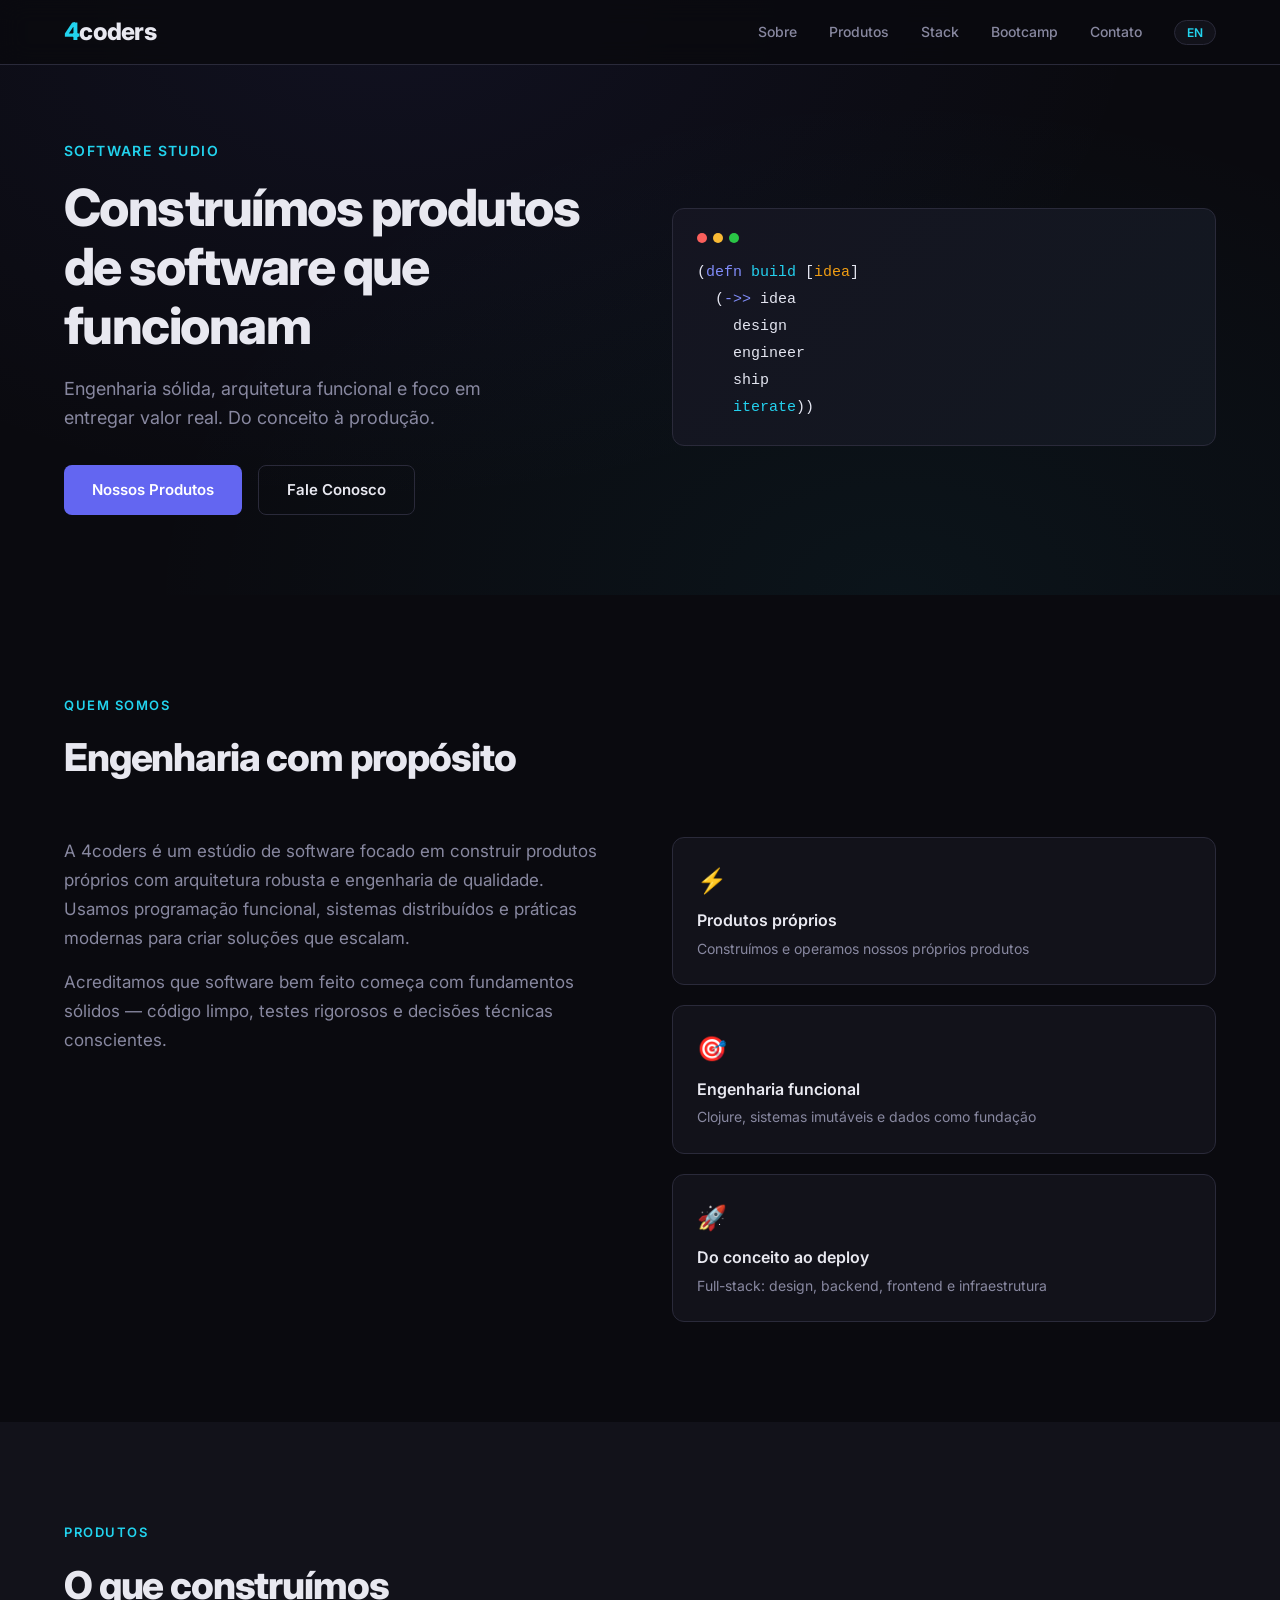
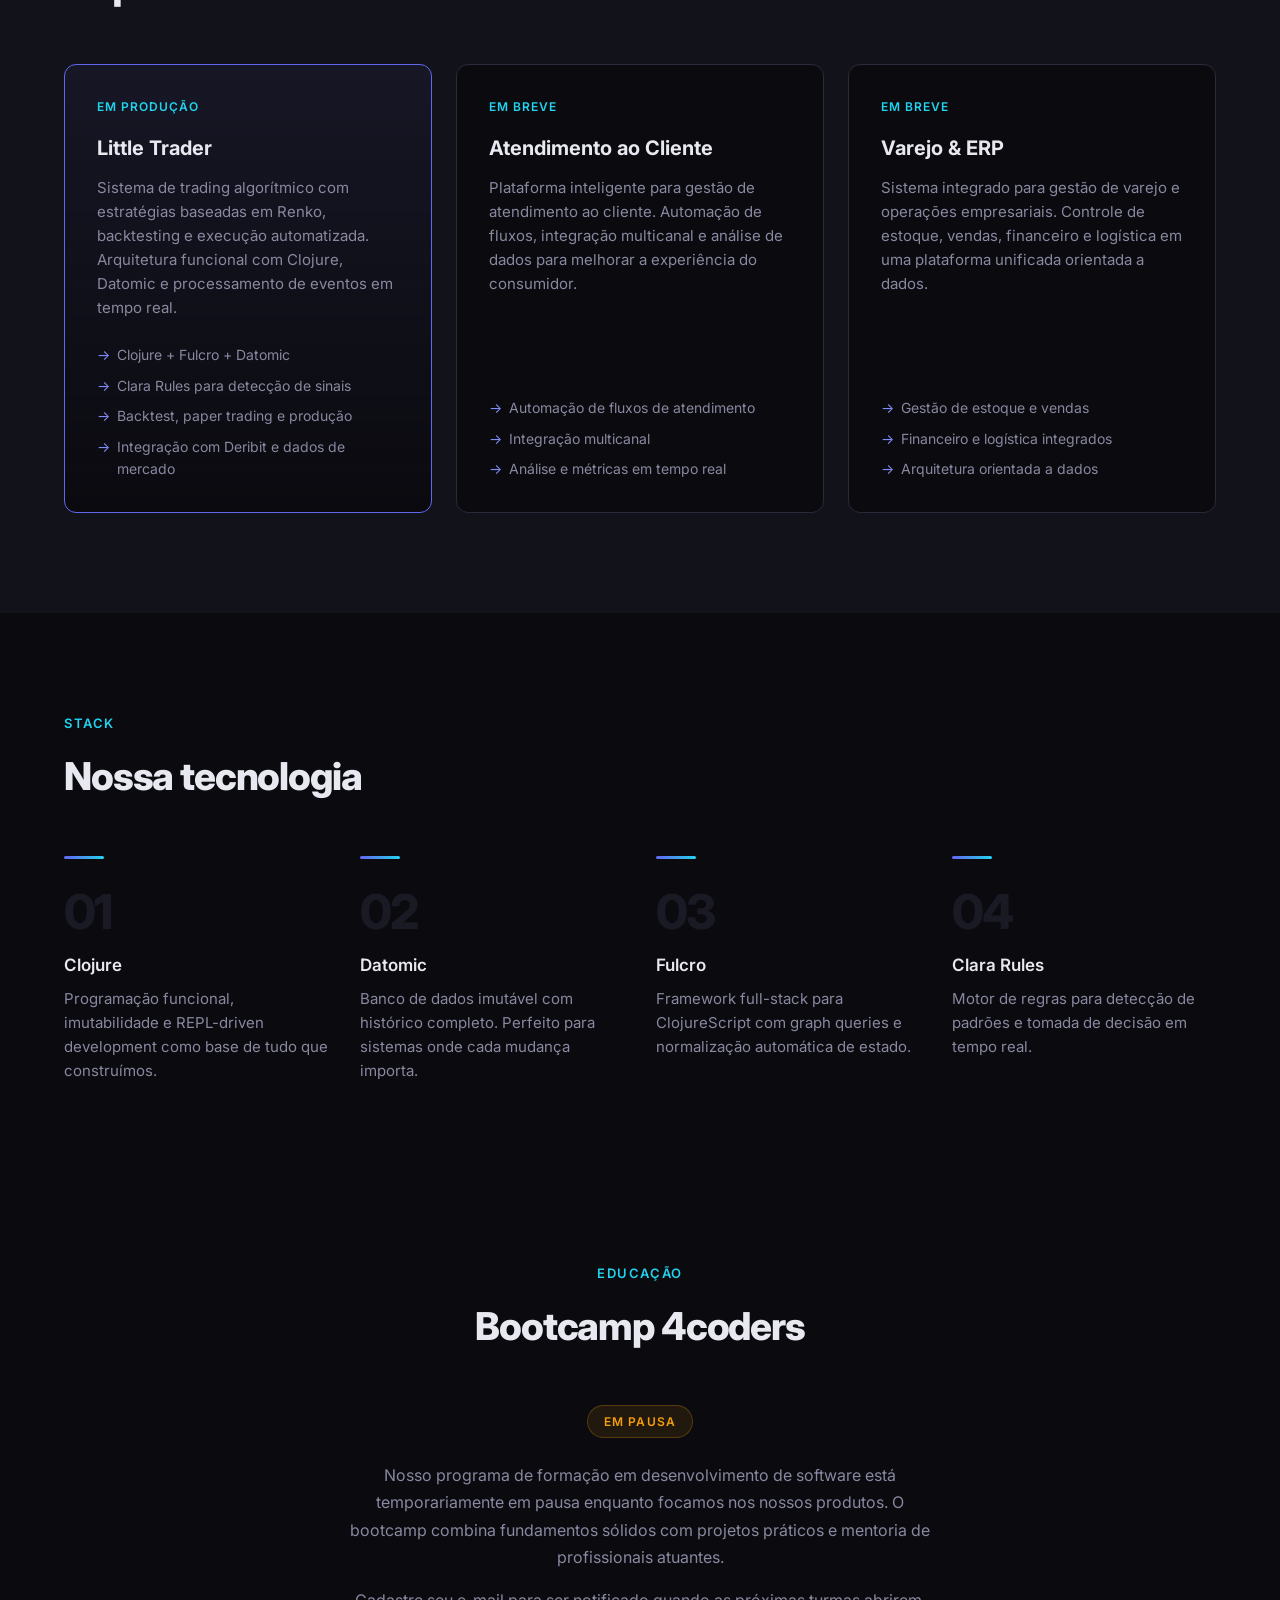
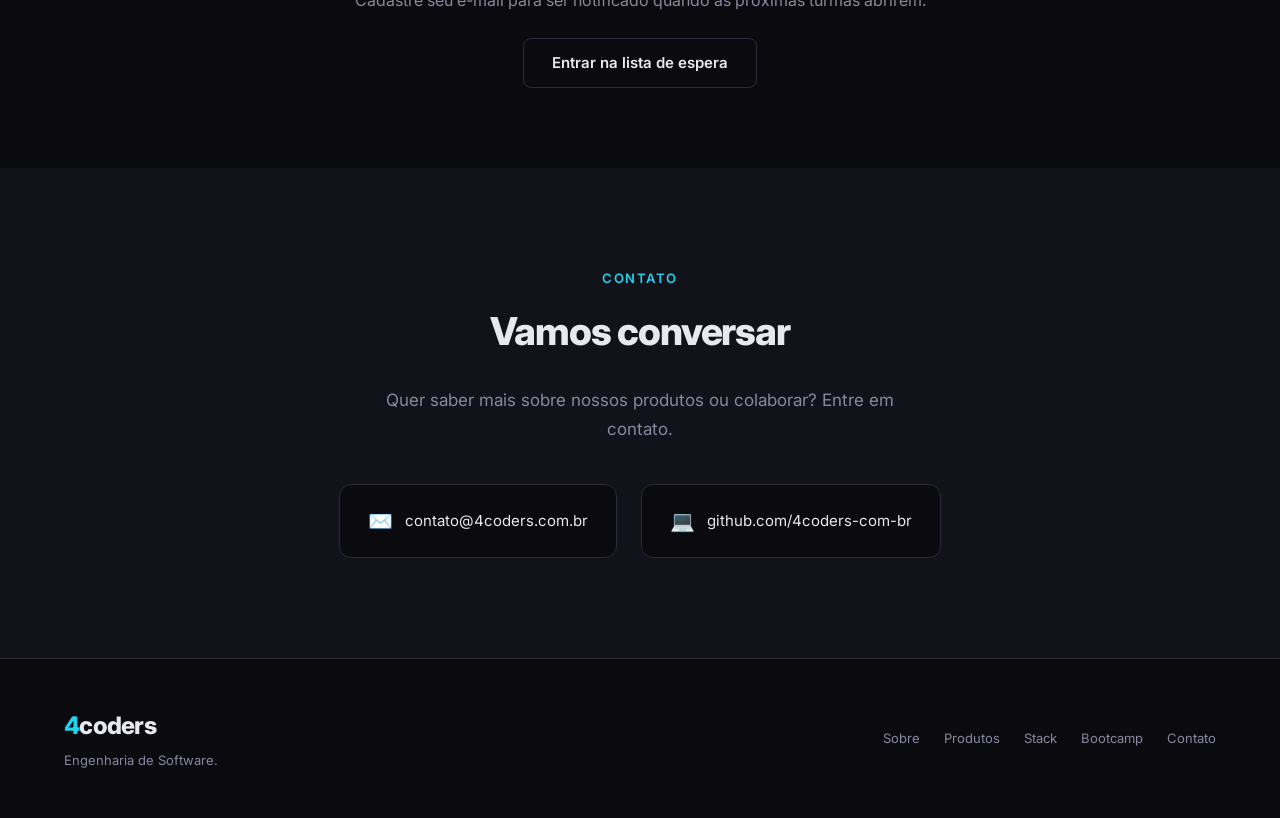
==== commit aa401dd2: "Remove since" ====
--- a/index.html
+++ b/index.html
@@ -201,7 +201,7 @@
         <a href="#" class="nav__logo">
           <span class="logo-4">4</span><span class="logo-coders">coders</span>
         </a>
-        <p data-pt="Engenharia de software desde 2017." data-en="Software engineering since 2017.">Engenharia de software desde 2017.</p>
+        <p data-pt="Engenharia de Software." data-en="Software engineering.">Engenharia de Software.</p>
       </div>
       <div class="footer__links">
         <a href="#about" data-pt="Sobre" data-en="About">Sobre</a>
@@ -210,7 +210,6 @@
         <a href="#bootcamp" data-pt="Bootcamp" data-en="Bootcamp">Bootcamp</a>
         <a href="#contact" data-pt="Contato" data-en="Contact">Contato</a>
       </div>
-      <p class="footer__copy">&copy; 2025 4coders. <span data-pt="Todos os direitos reservados." data-en="All rights reserved.">Todos os direitos reservados.</span></p>
     </div>
   </footer>
 
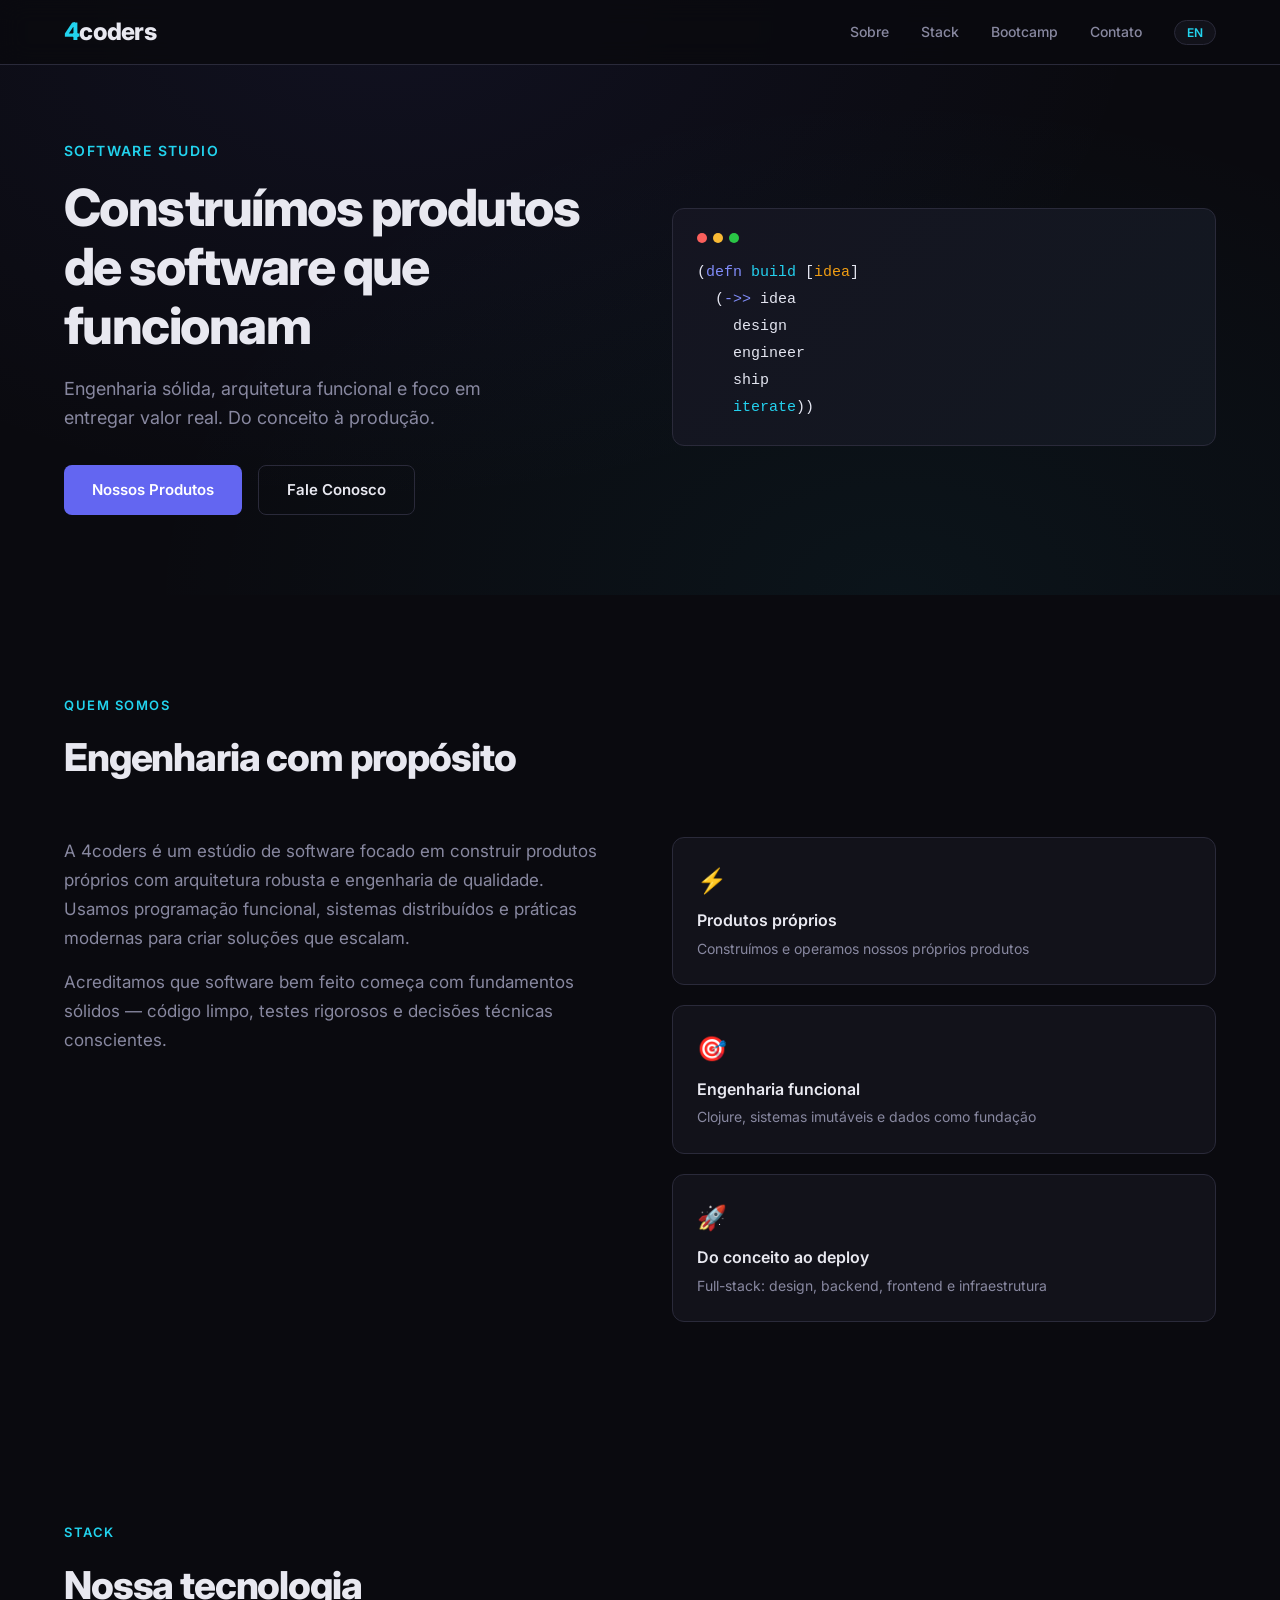
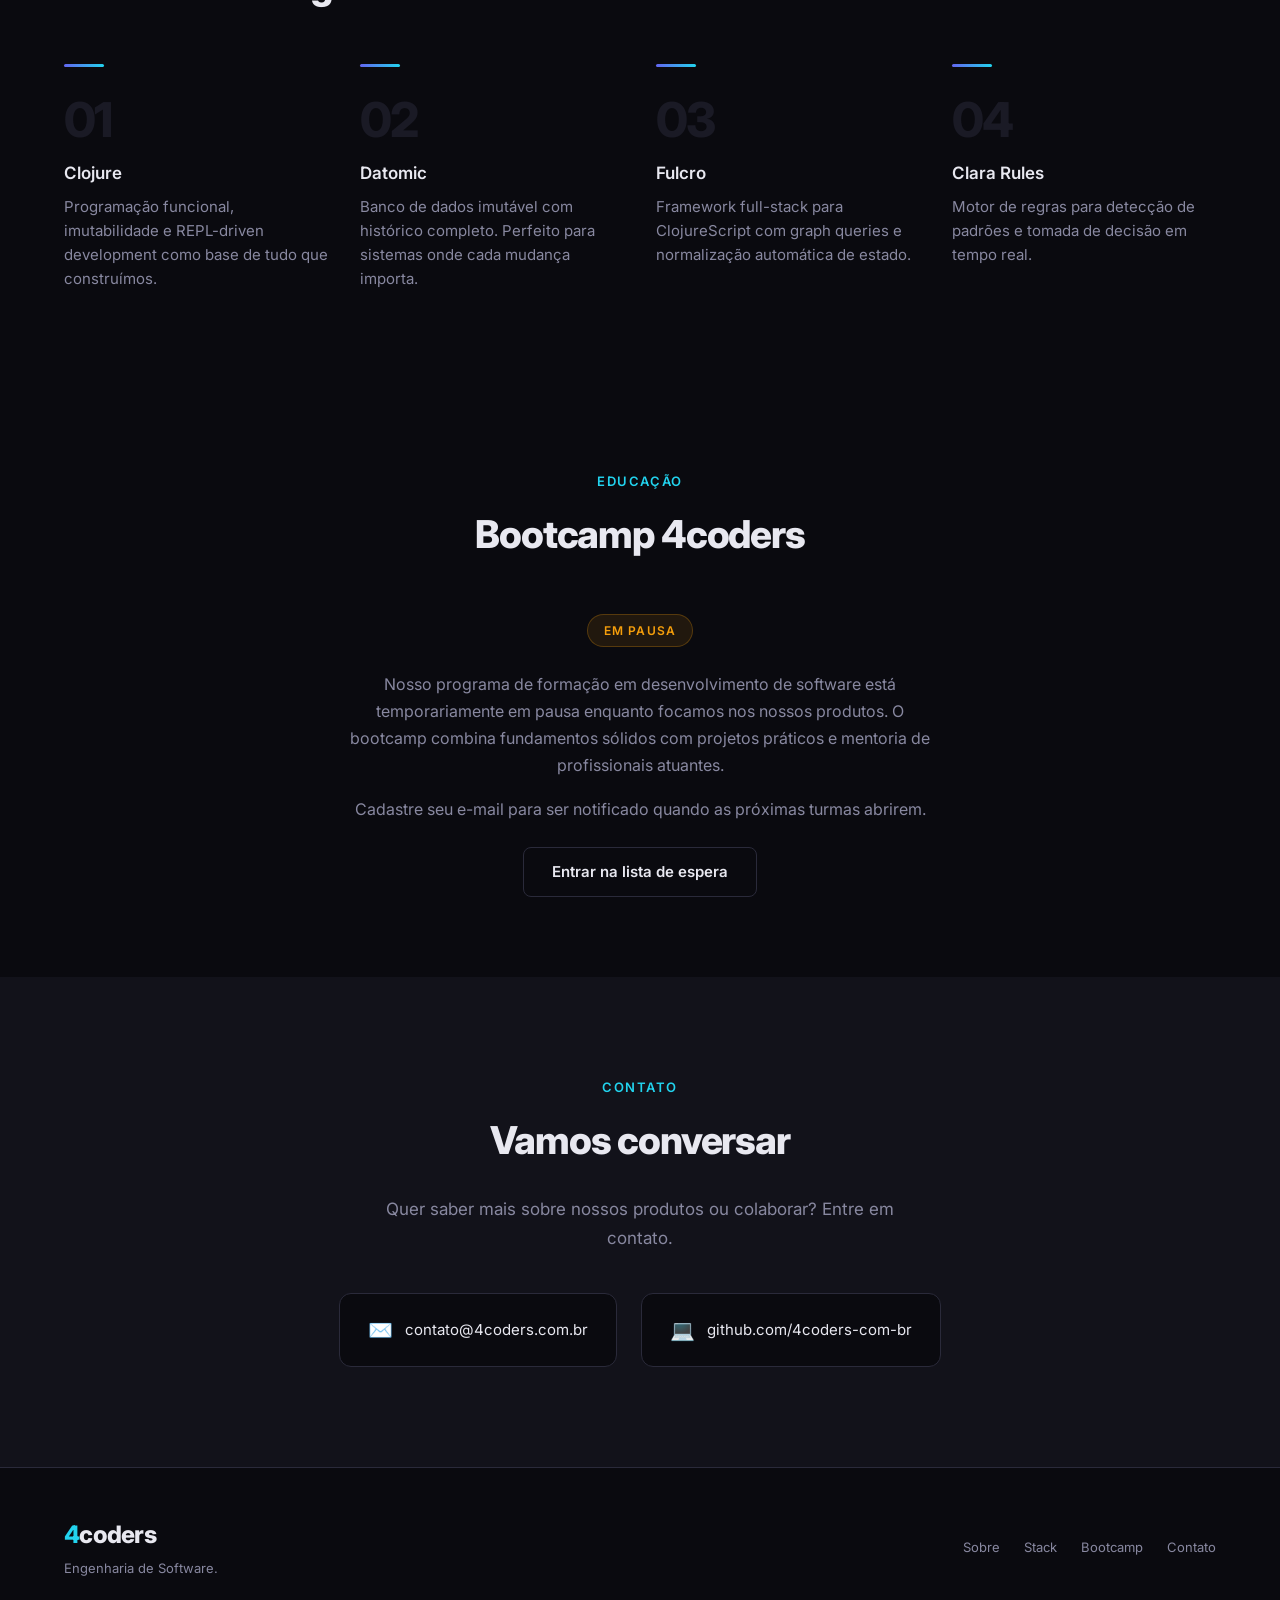
==== commit 62d4cccf: "Remove products" ====
--- a/index.html
+++ b/index.html
@@ -21,7 +21,6 @@
       </a>
       <div class="nav__links" id="navLinks">
         <a href="#about" data-pt="Sobre" data-en="About">Sobre</a>
-        <a href="#products" data-pt="Produtos" data-en="Products">Produtos</a>
         <a href="#stack" data-pt="Stack" data-en="Stack">Stack</a>
         <a href="#bootcamp" data-pt="Bootcamp" data-en="Bootcamp">Bootcamp</a>
         <a href="#contact" data-pt="Contato" data-en="Contact">Contato</a>
@@ -85,47 +84,6 @@
             <h3 data-pt="Do conceito ao deploy" data-en="From concept to deploy">Do conceito ao deploy</h3>
             <p data-pt="Full-stack: design, backend, frontend e infraestrutura" data-en="Full-stack: design, backend, frontend, and infrastructure">Full-stack: design, backend, frontend e infraestrutura</p>
           </div>
-        </div>
-      </div>
-    </div>
-  </section>
-
-  <!-- Products -->
-  <section class="programs" id="products">
-    <div class="container">
-      <div class="section-tag" data-pt="Produtos" data-en="Products">Produtos</div>
-      <h2 class="section-title" data-pt="O que construímos" data-en="What we build">O que construímos</h2>
-      <div class="programs__grid">
-        <div class="program-card program-card--featured">
-          <div class="program-card__badge" data-pt="Em Produção" data-en="In Production">Em Produção</div>
-          <h3 class="program-card__title">Little Trader</h3>
-          <p class="program-card__desc" data-pt="Sistema de trading algorítmico com estratégias baseadas em Renko, backtesting e execução automatizada. Arquitetura funcional com Clojure, Datomic e processamento de eventos em tempo real." data-en="Algorithmic trading system with Renko-based strategies, backtesting, and automated execution. Functional architecture with Clojure, Datomic, and real-time event processing.">Sistema de trading algorítmico com estratégias baseadas em Renko, backtesting e execução automatizada. Arquitetura funcional com Clojure, Datomic e processamento de eventos em tempo real.</p>
-          <ul class="program-card__features">
-            <li data-pt="Clojure + Fulcro + Datomic" data-en="Clojure + Fulcro + Datomic">Clojure + Fulcro + Datomic</li>
-            <li data-pt="Clara Rules para detecção de sinais" data-en="Clara Rules for signal detection">Clara Rules para detecção de sinais</li>
-            <li data-pt="Backtest, paper trading e produção" data-en="Backtest, paper trading, and production">Backtest, paper trading e produção</li>
-            <li data-pt="Integração com Deribit e dados de mercado" data-en="Deribit integration and market data">Integração com Deribit e dados de mercado</li>
-          </ul>
-        </div>
-        <div class="program-card">
-          <div class="program-card__badge" data-pt="Em Breve" data-en="Coming Soon">Em Breve</div>
-          <h3 class="program-card__title" data-pt="Atendimento ao Cliente" data-en="Customer Service">Atendimento ao Cliente</h3>
-          <p class="program-card__desc" data-pt="Plataforma inteligente para gestão de atendimento ao cliente. Automação de fluxos, integração multicanal e análise de dados para melhorar a experiência do consumidor." data-en="Intelligent customer service management platform. Workflow automation, multichannel integration, and data analytics to improve the consumer experience.">Plataforma inteligente para gestão de atendimento ao cliente. Automação de fluxos, integração multicanal e análise de dados para melhorar a experiência do consumidor.</p>
-          <ul class="program-card__features">
-            <li data-pt="Automação de fluxos de atendimento" data-en="Service workflow automation">Automação de fluxos de atendimento</li>
-            <li data-pt="Integração multicanal" data-en="Multichannel integration">Integração multicanal</li>
-            <li data-pt="Análise e métricas em tempo real" data-en="Real-time analytics and metrics">Análise e métricas em tempo real</li>
-          </ul>
-        </div>
-        <div class="program-card">
-          <div class="program-card__badge" data-pt="Em Breve" data-en="Coming Soon">Em Breve</div>
-          <h3 class="program-card__title" data-pt="Varejo & ERP" data-en="Retail & ERP">Varejo & ERP</h3>
-          <p class="program-card__desc" data-pt="Sistema integrado para gestão de varejo e operações empresariais. Controle de estoque, vendas, financeiro e logística em uma plataforma unificada orientada a dados." data-en="Integrated system for retail management and business operations. Inventory control, sales, finance, and logistics in a unified data-oriented platform.">Sistema integrado para gestão de varejo e operações empresariais. Controle de estoque, vendas, financeiro e logística em uma plataforma unificada orientada a dados.</p>
-          <ul class="program-card__features">
-            <li data-pt="Gestão de estoque e vendas" data-en="Inventory and sales management">Gestão de estoque e vendas</li>
-            <li data-pt="Financeiro e logística integrados" data-en="Integrated finance and logistics">Financeiro e logística integrados</li>
-            <li data-pt="Arquitetura orientada a dados" data-en="Data-oriented architecture">Arquitetura orientada a dados</li>
-          </ul>
         </div>
       </div>
     </div>
@@ -205,7 +163,6 @@
       </div>
       <div class="footer__links">
         <a href="#about" data-pt="Sobre" data-en="About">Sobre</a>
-        <a href="#products" data-pt="Produtos" data-en="Products">Produtos</a>
         <a href="#stack" data-pt="Stack" data-en="Stack">Stack</a>
         <a href="#bootcamp" data-pt="Bootcamp" data-en="Bootcamp">Bootcamp</a>
         <a href="#contact" data-pt="Contato" data-en="Contact">Contato</a>
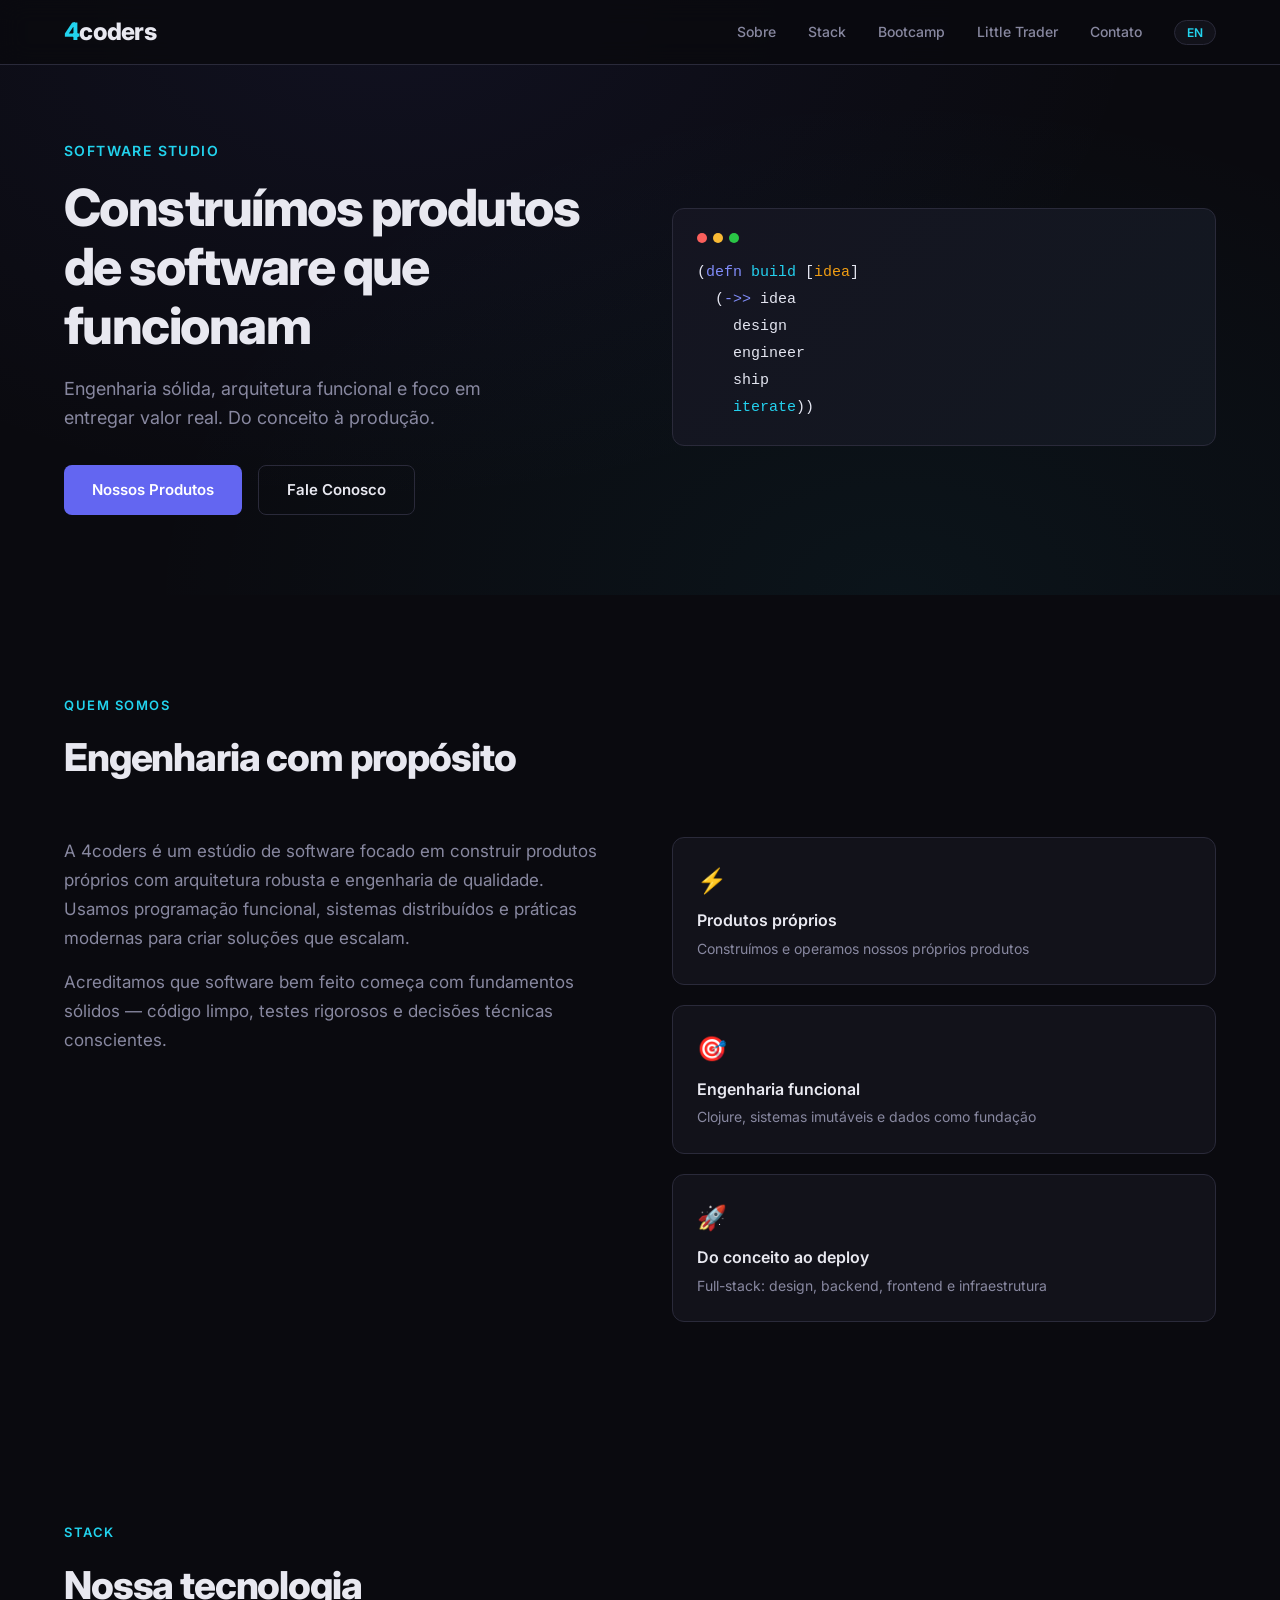
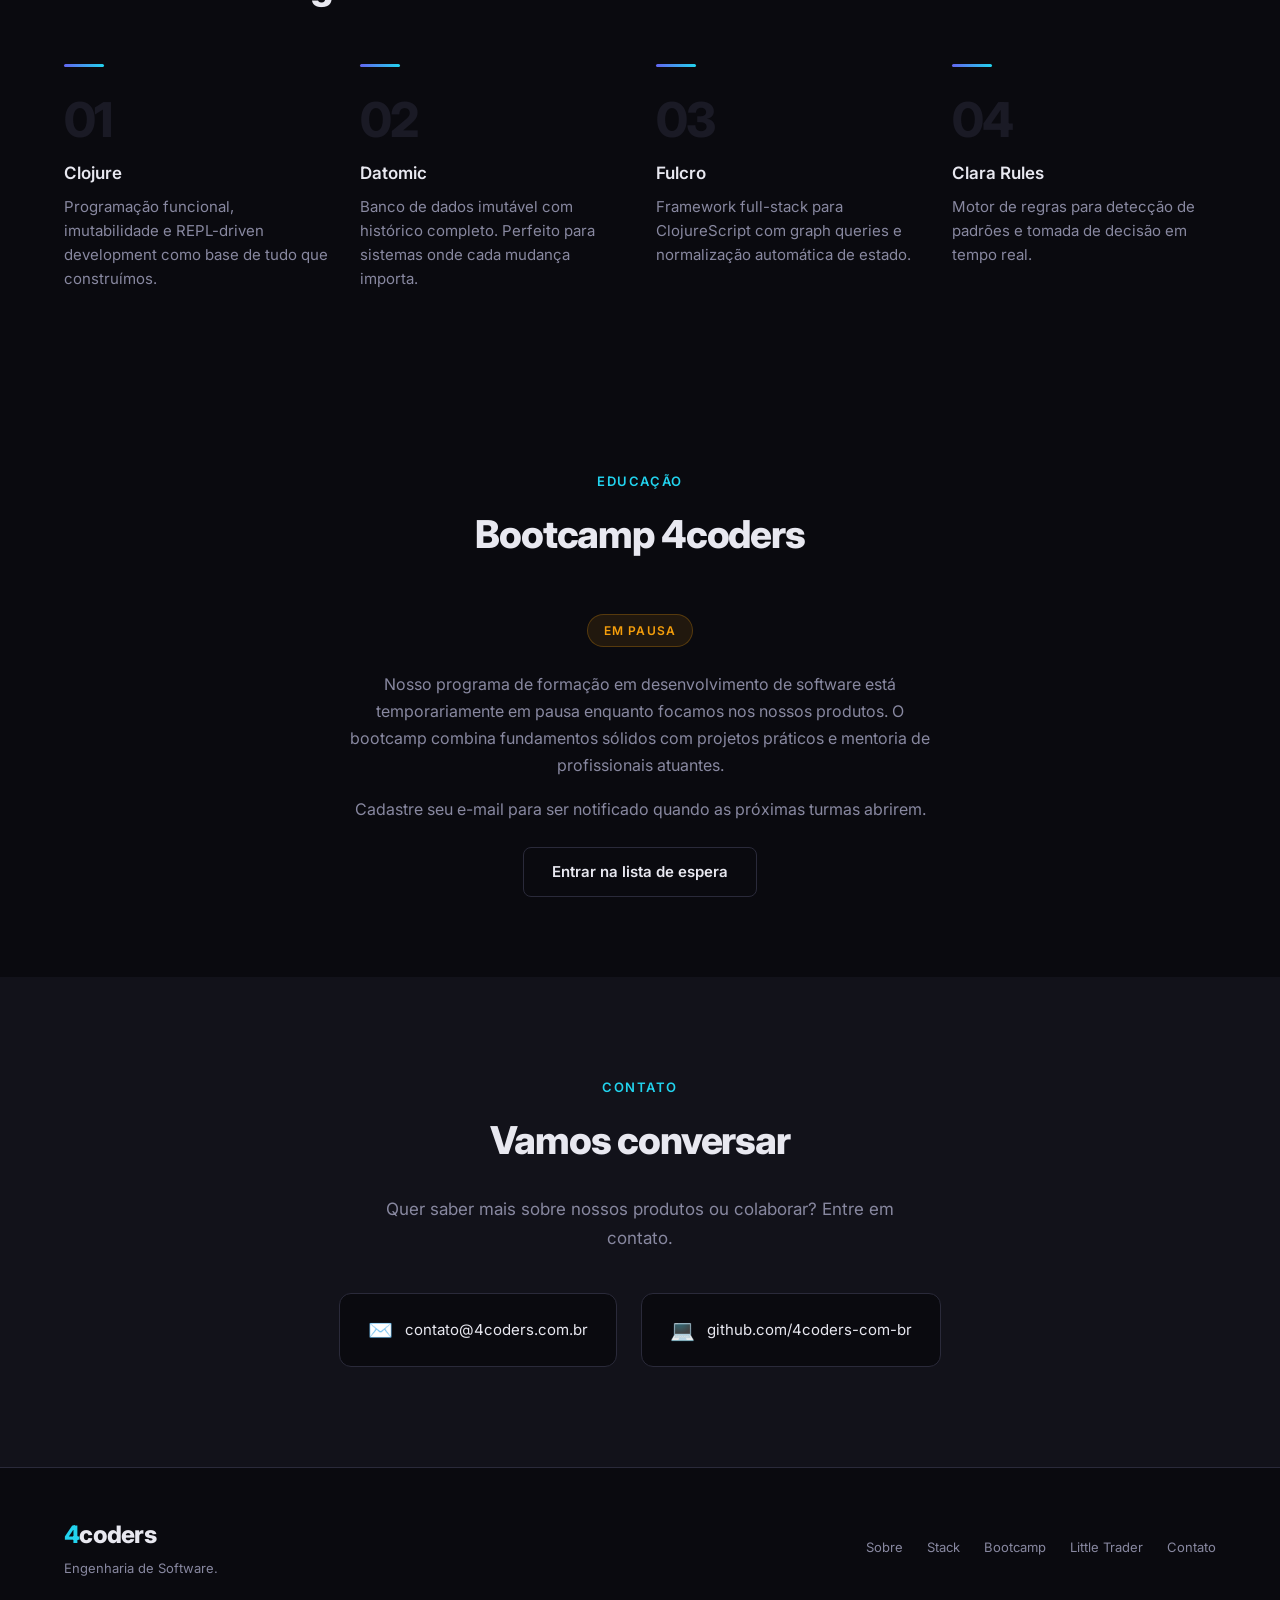
==== commit dc801423: "feat: Add Little Trader documentation page with docs viewer - Create trader.html page with responsiv" ====
--- a/index.html
+++ b/index.html
@@ -23,6 +23,7 @@
         <a href="#about" data-pt="Sobre" data-en="About">Sobre</a>
         <a href="#stack" data-pt="Stack" data-en="Stack">Stack</a>
         <a href="#bootcamp" data-pt="Bootcamp" data-en="Bootcamp">Bootcamp</a>
+        <a href="trader.html" data-pt="Little Trader" data-en="Little Trader">📈 Little Trader</a>
         <a href="#contact" data-pt="Contato" data-en="Contact">Contato</a>
         <button class="lang-toggle" id="langToggle" aria-label="Toggle language">EN</button>
       </div>
@@ -165,6 +166,7 @@
         <a href="#about" data-pt="Sobre" data-en="About">Sobre</a>
         <a href="#stack" data-pt="Stack" data-en="Stack">Stack</a>
         <a href="#bootcamp" data-pt="Bootcamp" data-en="Bootcamp">Bootcamp</a>
+        <a href="trader.html" data-pt="Little Trader" data-en="Little Trader">📈 Little Trader</a>
         <a href="#contact" data-pt="Contato" data-en="Contact">Contato</a>
       </div>
     </div>
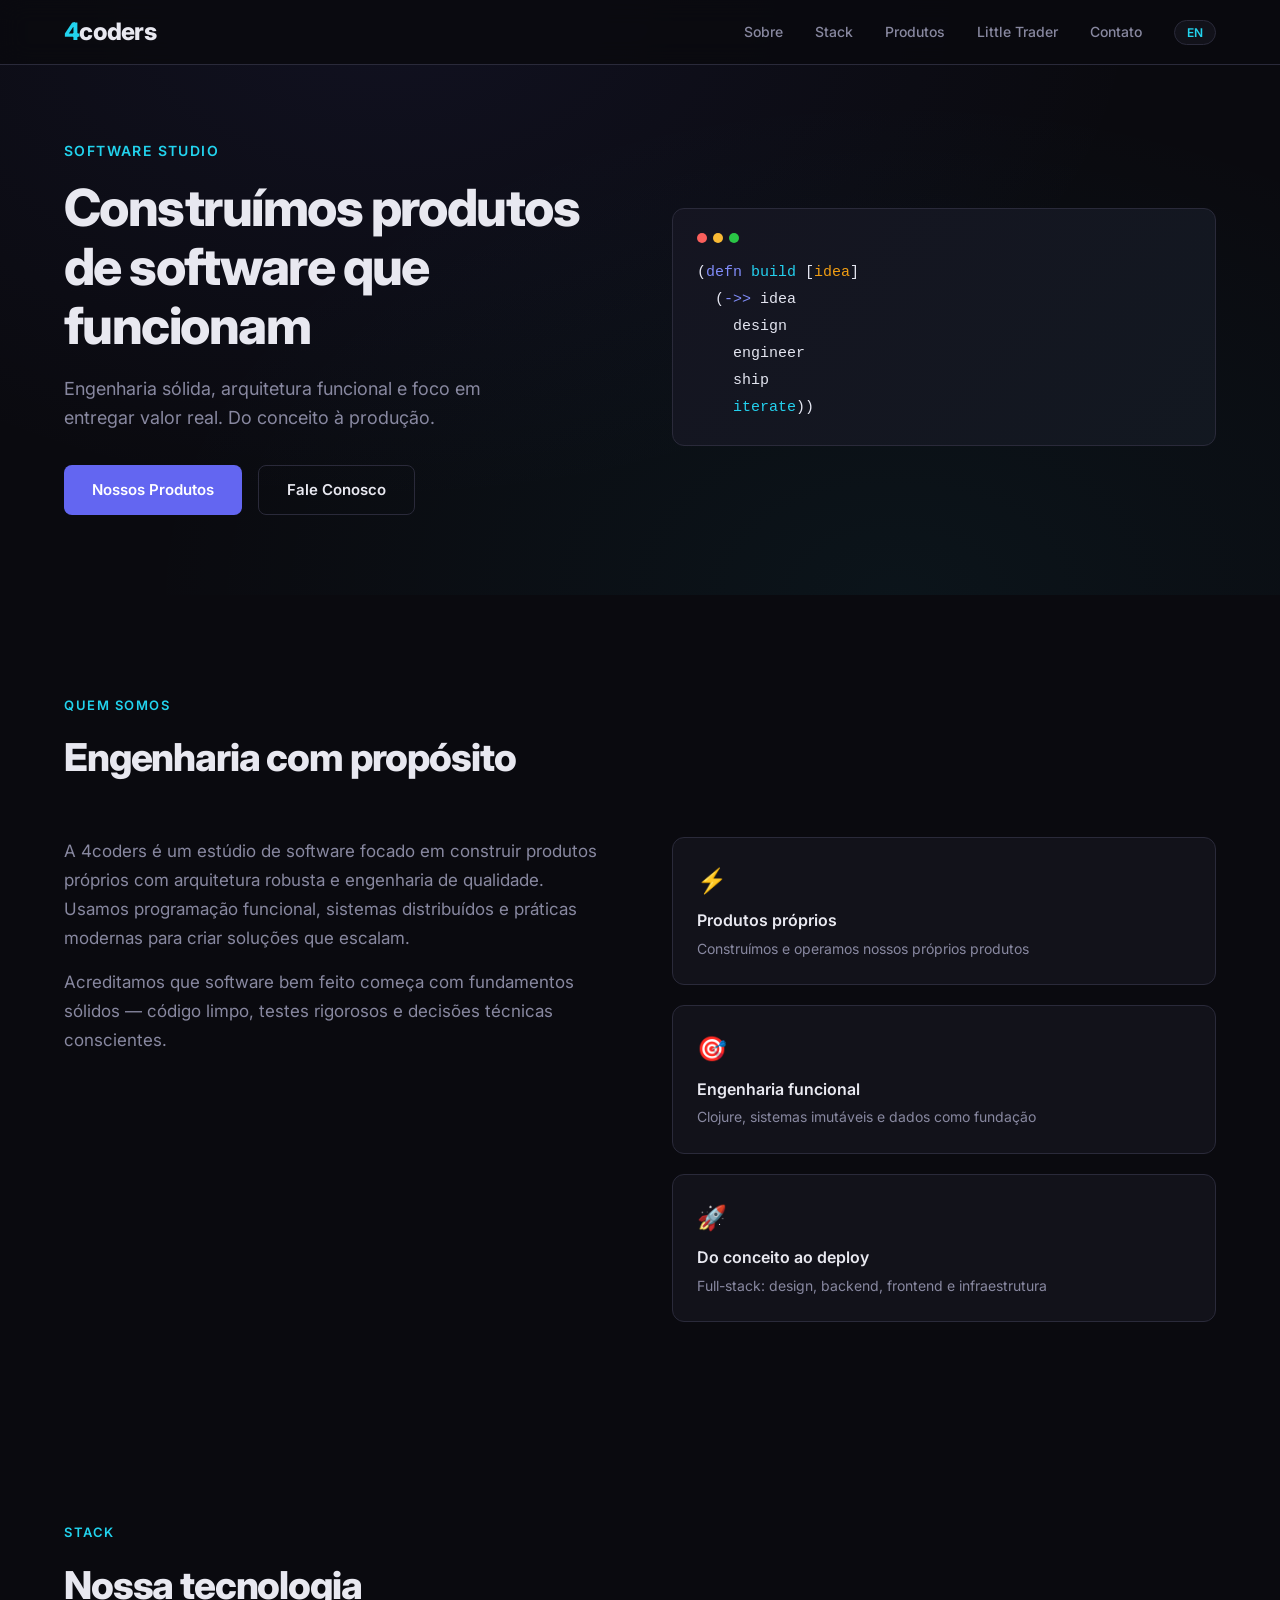
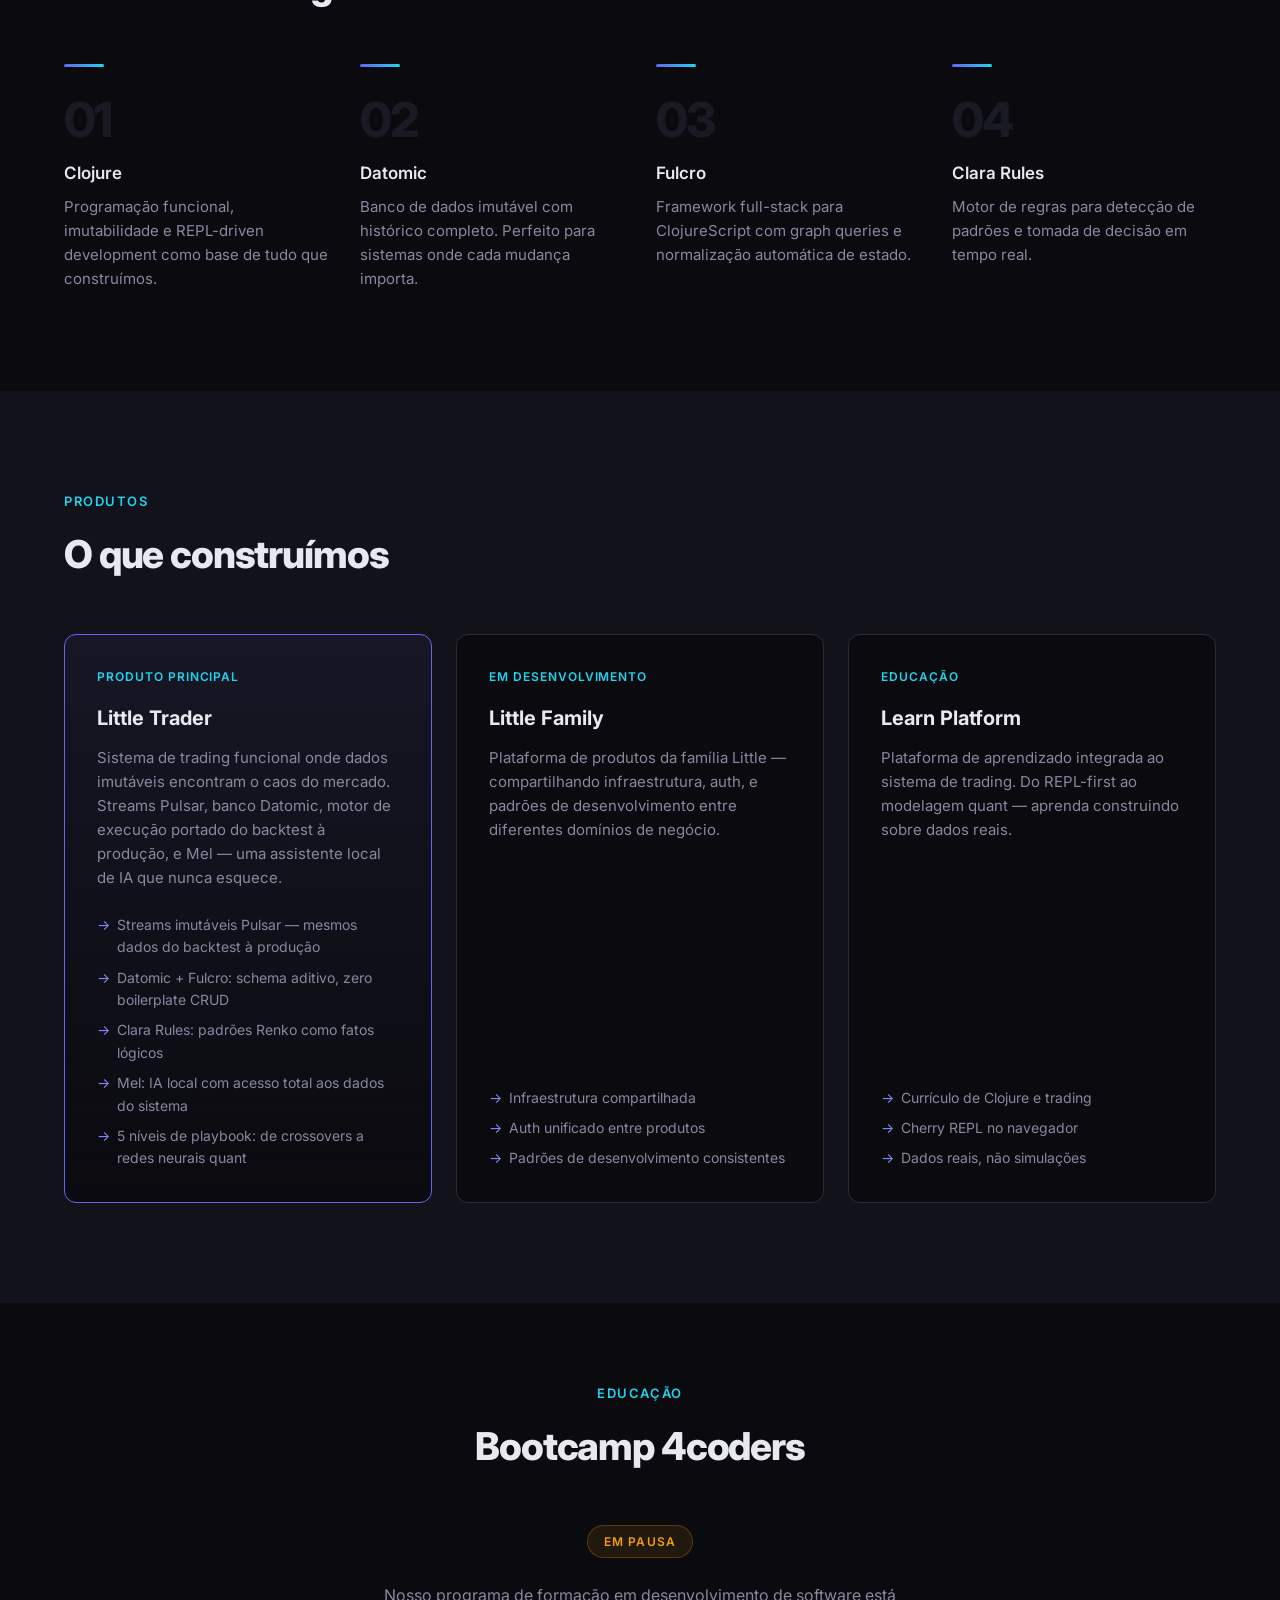
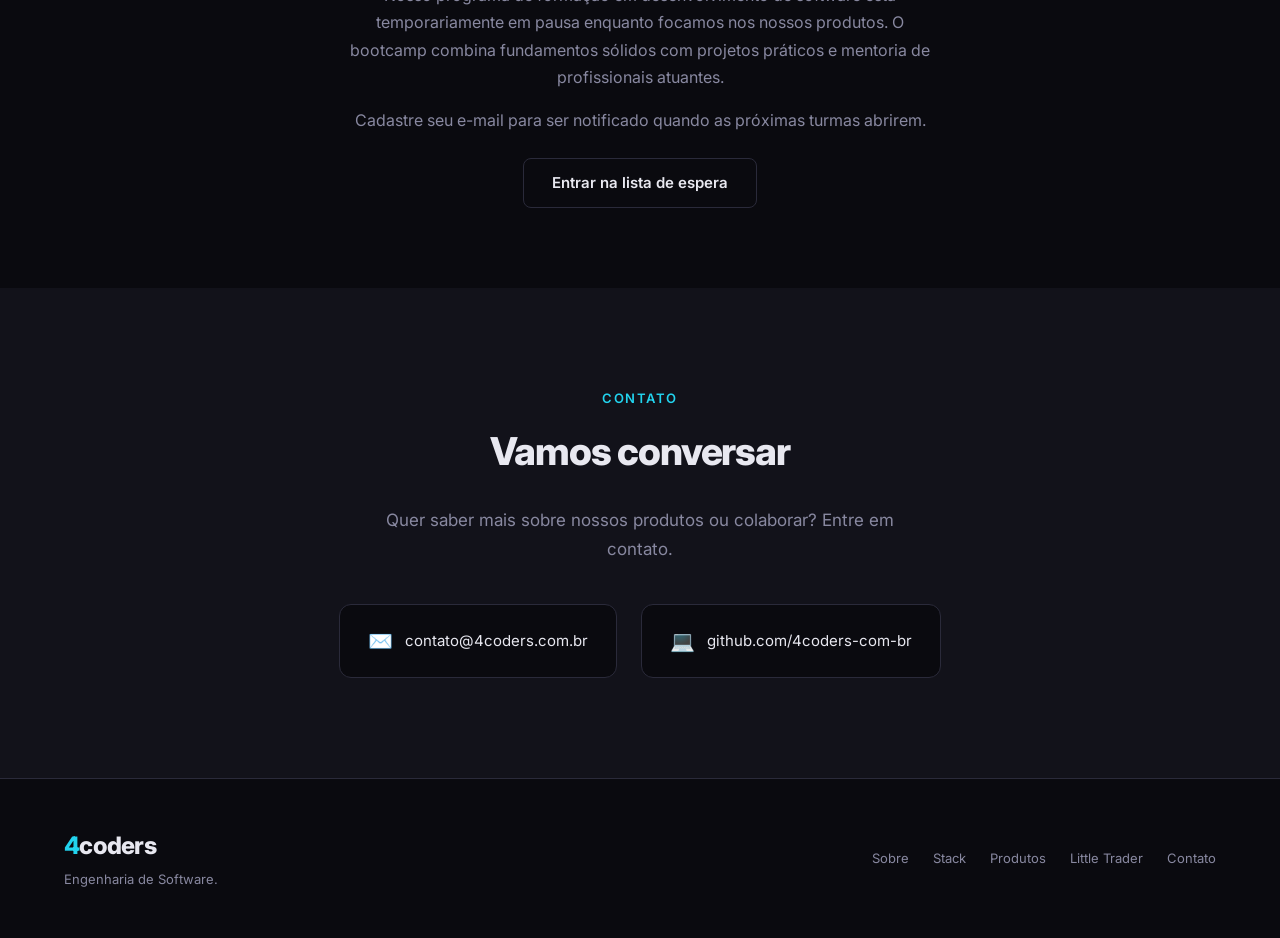
==== commit ff2ec93a: "feat: Little Trader v0.02 — philosophical architecture reveal + homepage products v0.02 trader page:" ====
--- a/index.html
+++ b/index.html
@@ -8,7 +8,7 @@
   <link rel="stylesheet" href="css/style.css">
   <link rel="preconnect" href="https://fonts.googleapis.com">
   <link rel="preconnect" href="https://fonts.gstatic.com" crossorigin>
-  <link href="https://fonts.googleapis.com/css2?family=Inter:wght@400;500;600;700;800&display=swap" rel="stylesheet">
+  <link href="https://fonts.googleapis.com/css2?family=Inter:wght@400;500;600;700;800&family=JetBrains+Mono:wght@400;500;600&display=swap" rel="stylesheet">
   <link rel="icon" type="image/svg+xml" href="img/favicon.svg">
 </head>
 <body>
@@ -22,8 +22,8 @@
       <div class="nav__links" id="navLinks">
         <a href="#about" data-pt="Sobre" data-en="About">Sobre</a>
         <a href="#stack" data-pt="Stack" data-en="Stack">Stack</a>
-        <a href="#bootcamp" data-pt="Bootcamp" data-en="Bootcamp">Bootcamp</a>
-        <a href="trader.html" data-pt="Little Trader" data-en="Little Trader">📈 Little Trader</a>
+        <a href="#products" data-pt="Produtos" data-en="Products">Produtos</a>
+        <a href="trader.html" data-pt="Little Trader" data-en="Little Trader">Little Trader</a>
         <a href="#contact" data-pt="Contato" data-en="Contact">Contato</a>
         <button class="lang-toggle" id="langToggle" aria-label="Toggle language">EN</button>
       </div>
@@ -120,6 +120,66 @@
     </div>
   </section>
 
+  <!-- ═══════════════════════════════════════════════════════════════ -->
+  <!-- Products: Little Trader showcase                               -->
+  <!-- ═══════════════════════════════════════════════════════════════ -->
+  <section class="programs" id="products">
+    <div class="container">
+      <div class="section-tag" data-pt="Produtos" data-en="Products">Produtos</div>
+      <h2 class="section-title" data-pt="O que construímos" data-en="What we build">O que construímos</h2>
+      <div class="programs__grid">
+
+        <a href="trader.html" class="program-card program-card--featured" style="text-decoration:none;">
+          <div class="program-card__badge" data-pt="Produto principal" data-en="Flagship product">Produto principal</div>
+          <div class="program-card__title" data-pt="Little Trader" data-en="Little Trader">Little Trader</div>
+          <div class="program-card__desc"
+               data-pt="Sistema de trading funcional onde dados imutáveis encontram o caos do mercado. Streams Pulsar, banco Datomic, motor de execução portado do backtest à produção, e Mel — uma assistente local de IA que nunca esquece."
+               data-en="A functional trading system where immutable data meets market chaos. Pulsar streams, Datomic database, execution engine ported from backtest to production, and Mel — a local AI assistant that never forgets.">
+            Sistema de trading funcional onde dados imutáveis encontram o caos do mercado. Streams Pulsar, banco Datomic, motor de execução portado do backtest à produção, e Mel — uma assistente local de IA que nunca esquece.
+          </div>
+          <ul class="program-card__features">
+            <li data-pt="Streams imutáveis Pulsar — mesmos dados do backtest à produção" data-en="Immutable Pulsar streams — same data from backtest to production">Streams imutáveis Pulsar — mesmos dados do backtest à produção</li>
+            <li data-pt="Datomic + Fulcro: schema aditivo, zero boilerplate CRUD" data-en="Datomic + Fulcro: additive schema, zero CRUD boilerplate">Datomic + Fulcro: schema aditivo, zero boilerplate CRUD</li>
+            <li data-pt="Clara Rules: padrões Renko como fatos lógicos" data-en="Clara Rules: Renko patterns as logical facts">Clara Rules: padrões Renko como fatos lógicos</li>
+            <li data-pt="Mel: IA local com acesso total aos dados do sistema" data-en="Mel: local AI with full access to system data">Mel: IA local com acesso total aos dados do sistema</li>
+            <li data-pt="5 níveis de playbook: de crossovers a redes neurais quant" data-en="5 playbook levels: from crossovers to quant neural networks">5 níveis de playbook: de crossovers a redes neurais quant</li>
+          </ul>
+        </a>
+
+        <div class="program-card">
+          <div class="program-card__badge" data-pt="Em desenvolvimento" data-en="In development">Em desenvolvimento</div>
+          <div class="program-card__title" data-pt="Little Family" data-en="Little Family">Little Family</div>
+          <div class="program-card__desc"
+               data-pt="Plataforma de produtos da família Little — compartilhando infraestrutura, auth, e padrões de desenvolvimento entre diferentes domínios de negócio."
+               data-en="The Little Family product platform — sharing infrastructure, auth, and development patterns across different business domains.">
+            Plataforma de produtos da família Little — compartilhando infraestrutura, auth, e padrões de desenvolvimento entre diferentes domínios de negócio.
+          </div>
+          <ul class="program-card__features">
+            <li data-pt="Infraestrutura compartilhada" data-en="Shared infrastructure">Infraestrutura compartilhada</li>
+            <li data-pt="Auth unificado entre produtos" data-en="Unified auth across products">Auth unificado entre produtos</li>
+            <li data-pt="Padrões de desenvolvimento consistentes" data-en="Consistent development patterns">Padrões de desenvolvimento consistentes</li>
+          </ul>
+        </div>
+
+        <div class="program-card">
+          <div class="program-card__badge" data-pt="Educação" data-en="Education">Educação</div>
+          <div class="program-card__title" data-pt="Learn Platform" data-en="Learn Platform">Learn Platform</div>
+          <div class="program-card__desc"
+               data-pt="Plataforma de aprendizado integrada ao sistema de trading. Do REPL-first ao modelagem quant — aprenda construindo sobre dados reais."
+               data-en="Learning platform integrated with the trading system. From REPL-first to quant modeling — learn by building on real data.">
+            Plataforma de aprendizado integrada ao sistema de trading. Do REPL-first ao modelagem quant — aprenda construindo sobre dados reais.
+          </div>
+          <ul class="program-card__features">
+            <li data-pt="Currículo de Clojure e trading" data-en="Clojure and trading curriculum">Currículo de Clojure e trading</li>
+            <li data-pt="Cherry REPL no navegador" data-en="Cherry REPL in browser">Cherry REPL no navegador</li>
+            <li data-pt="Dados reais, não simulações" data-en="Real data, not simulations">Dados reais, não simulações</li>
+          </ul>
+        </div>
+
+      </div>
+    </div>
+  </section>
+
   <!-- Bootcamp -->
   <section class="bootcamp" id="bootcamp">
     <div class="container bootcamp__inner">
@@ -165,8 +225,8 @@
       <div class="footer__links">
         <a href="#about" data-pt="Sobre" data-en="About">Sobre</a>
         <a href="#stack" data-pt="Stack" data-en="Stack">Stack</a>
-        <a href="#bootcamp" data-pt="Bootcamp" data-en="Bootcamp">Bootcamp</a>
-        <a href="trader.html" data-pt="Little Trader" data-en="Little Trader">📈 Little Trader</a>
+        <a href="#products" data-pt="Produtos" data-en="Products">Produtos</a>
+        <a href="trader.html" data-pt="Little Trader" data-en="Little Trader">Little Trader</a>
         <a href="#contact" data-pt="Contato" data-en="Contact">Contato</a>
       </div>
     </div>
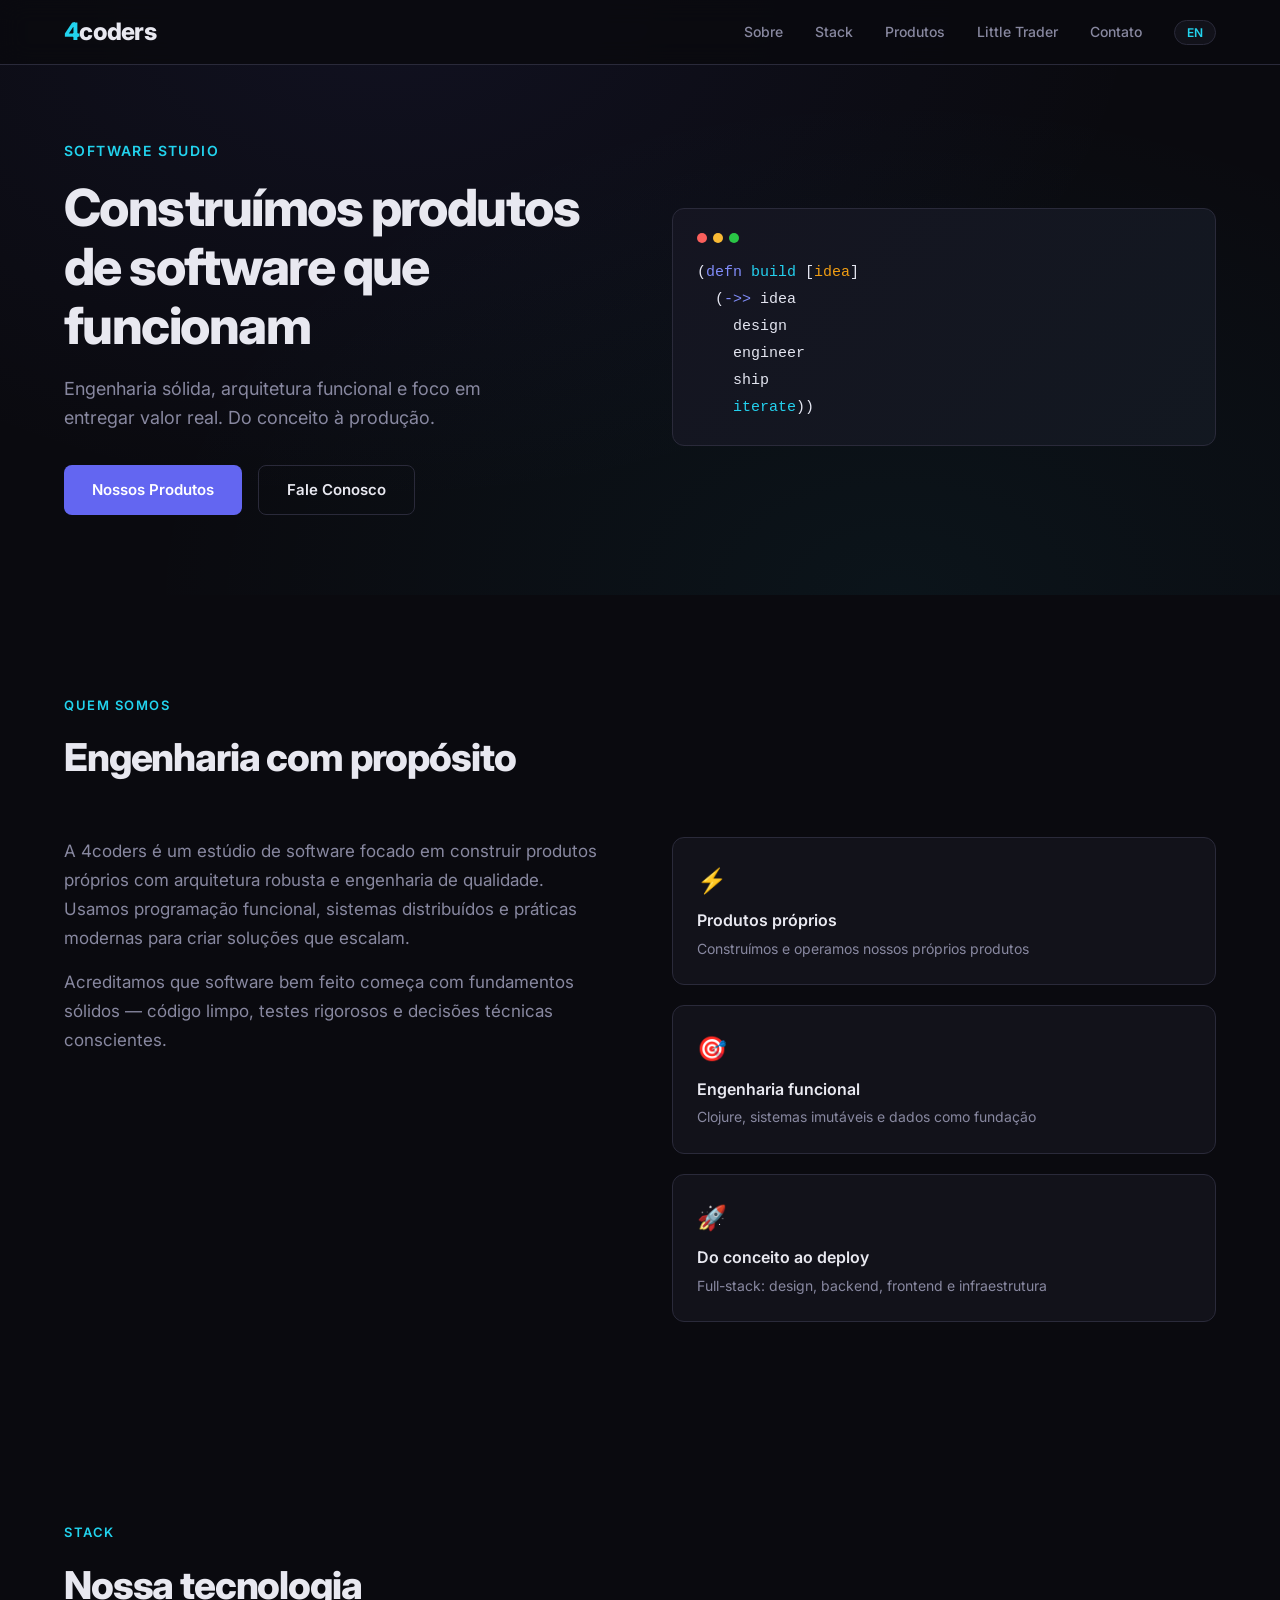
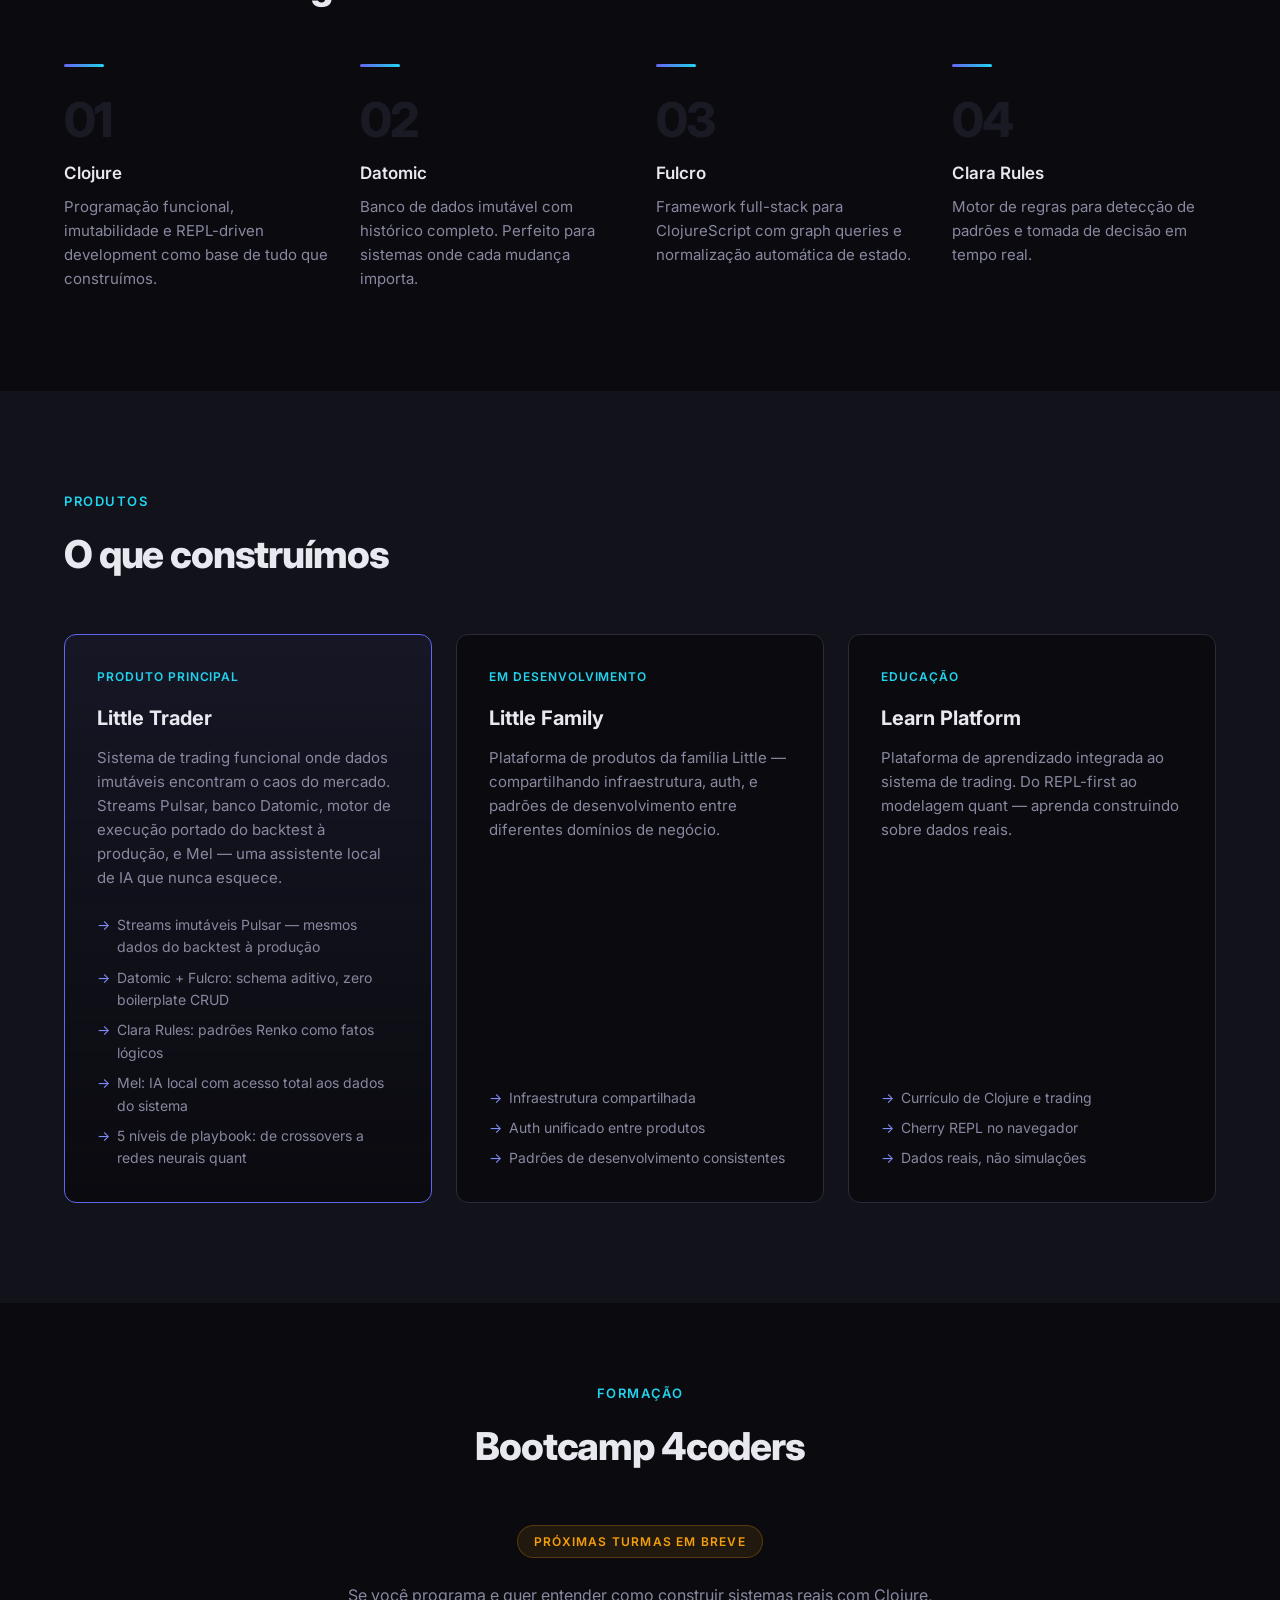
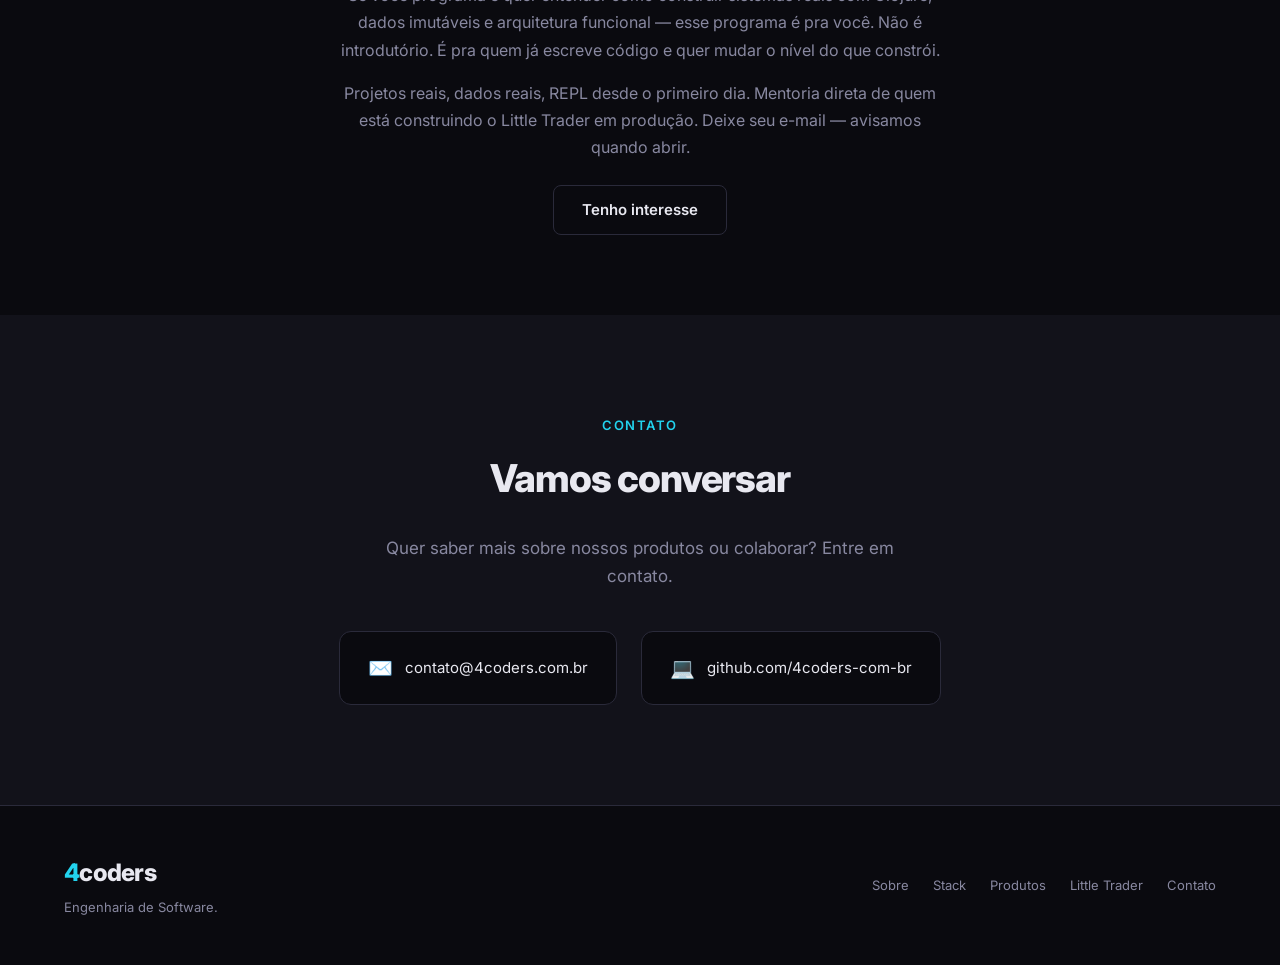
==== commit 7755f5b1: "copy: Rewrite bootcamp callout — honest interest, not click-bait - 'Próximas turmas em breve' instea" ====
--- a/index.html
+++ b/index.html
@@ -180,16 +180,16 @@
     </div>
   </section>
 
-  <!-- Bootcamp -->
+<!-- Bootcamp -->
   <section class="bootcamp" id="bootcamp">
     <div class="container bootcamp__inner">
-      <div class="section-tag" data-pt="Educação" data-en="Education">Educação</div>
+      <div class="section-tag" data-pt="Formação" data-en="Training">Formação</div>
       <h2 class="section-title" data-pt="Bootcamp 4coders" data-en="4coders Bootcamp">Bootcamp 4coders</h2>
       <div class="bootcamp__content">
-        <div class="bootcamp__badge-paused" data-pt="Em pausa" data-en="On pause">Em pausa</div>
-        <p data-pt="Nosso programa de formação em desenvolvimento de software está temporariamente em pausa enquanto focamos nos nossos produtos. O bootcamp combina fundamentos sólidos com projetos práticos e mentoria de profissionais atuantes." data-en="Our software development training program is temporarily on pause while we focus on our products. The bootcamp combines solid fundamentals with hands-on projects and mentoring from active professionals.">Nosso programa de formação em desenvolvimento de software está temporariamente em pausa enquanto focamos nos nossos produtos. O bootcamp combina fundamentos sólidos com projetos práticos e mentoria de profissionais atuantes.</p>
-        <p data-pt="Cadastre seu e-mail para ser notificado quando as próximas turmas abrirem." data-en="Sign up to be notified when the next cohorts open.">Cadastre seu e-mail para ser notificado quando as próximas turmas abrirem.</p>
-        <a href="mailto:contato@4coders.com.br?subject=Bootcamp%20-%20Lista%20de%20espera" class="btn btn--outline" data-pt="Entrar na lista de espera" data-en="Join the waitlist">Entrar na lista de espera</a>
+        <div class="bootcamp__badge-paused" data-pt="Próximas turmas em breve" data-en="Next cohorts coming soon">Próximas turmas em breve</div>
+        <p data-pt="Se você programa e quer entender como construir sistemas reais com Clojure, dados imutáveis e arquitetura funcional — esse programa é pra você. Não é introdutório. É pra quem já escreve código e quer mudar o nível do que constrói." data-en="If you code and want to understand how to build real systems with Clojure, immutable data, and functional architecture — this program is for you. It's not introductory. It's for people who already write code and want to level up what they build.">Se você programa e quer entender como construir sistemas reais com Clojure, dados imutáveis e arquitetura funcional — esse programa é pra você. Não é introdutório. É pra quem já escreve código e quer mudar o nível do que constrói.</p>
+        <p data-pt="Projetos reais, dados reais, REPL desde o primeiro dia. Mentoria direta de quem está construindo o Little Trader em produção. Deixe seu e-mail — avisamos quando abrir." data-en="Real projects, real data, REPL from day one. Direct mentorship from the people building Little Trader in production. Leave your email — we'll let you know when it opens.">Projetos reais, dados reais, REPL desde o primeiro dia. Mentoria direta de quem está construindo o Little Trader em produção. Deixe seu e-mail — avisamos quando abrir.</p>
+        <a href="mailto:contato@4coders.com.br?subject=Bootcamp%20—%20Tenho%20interesse" class="btn btn--outline" data-pt="Tenho interesse" data-en="I'm interested">Tenho interesse</a>
       </div>
     </div>
   </section>
